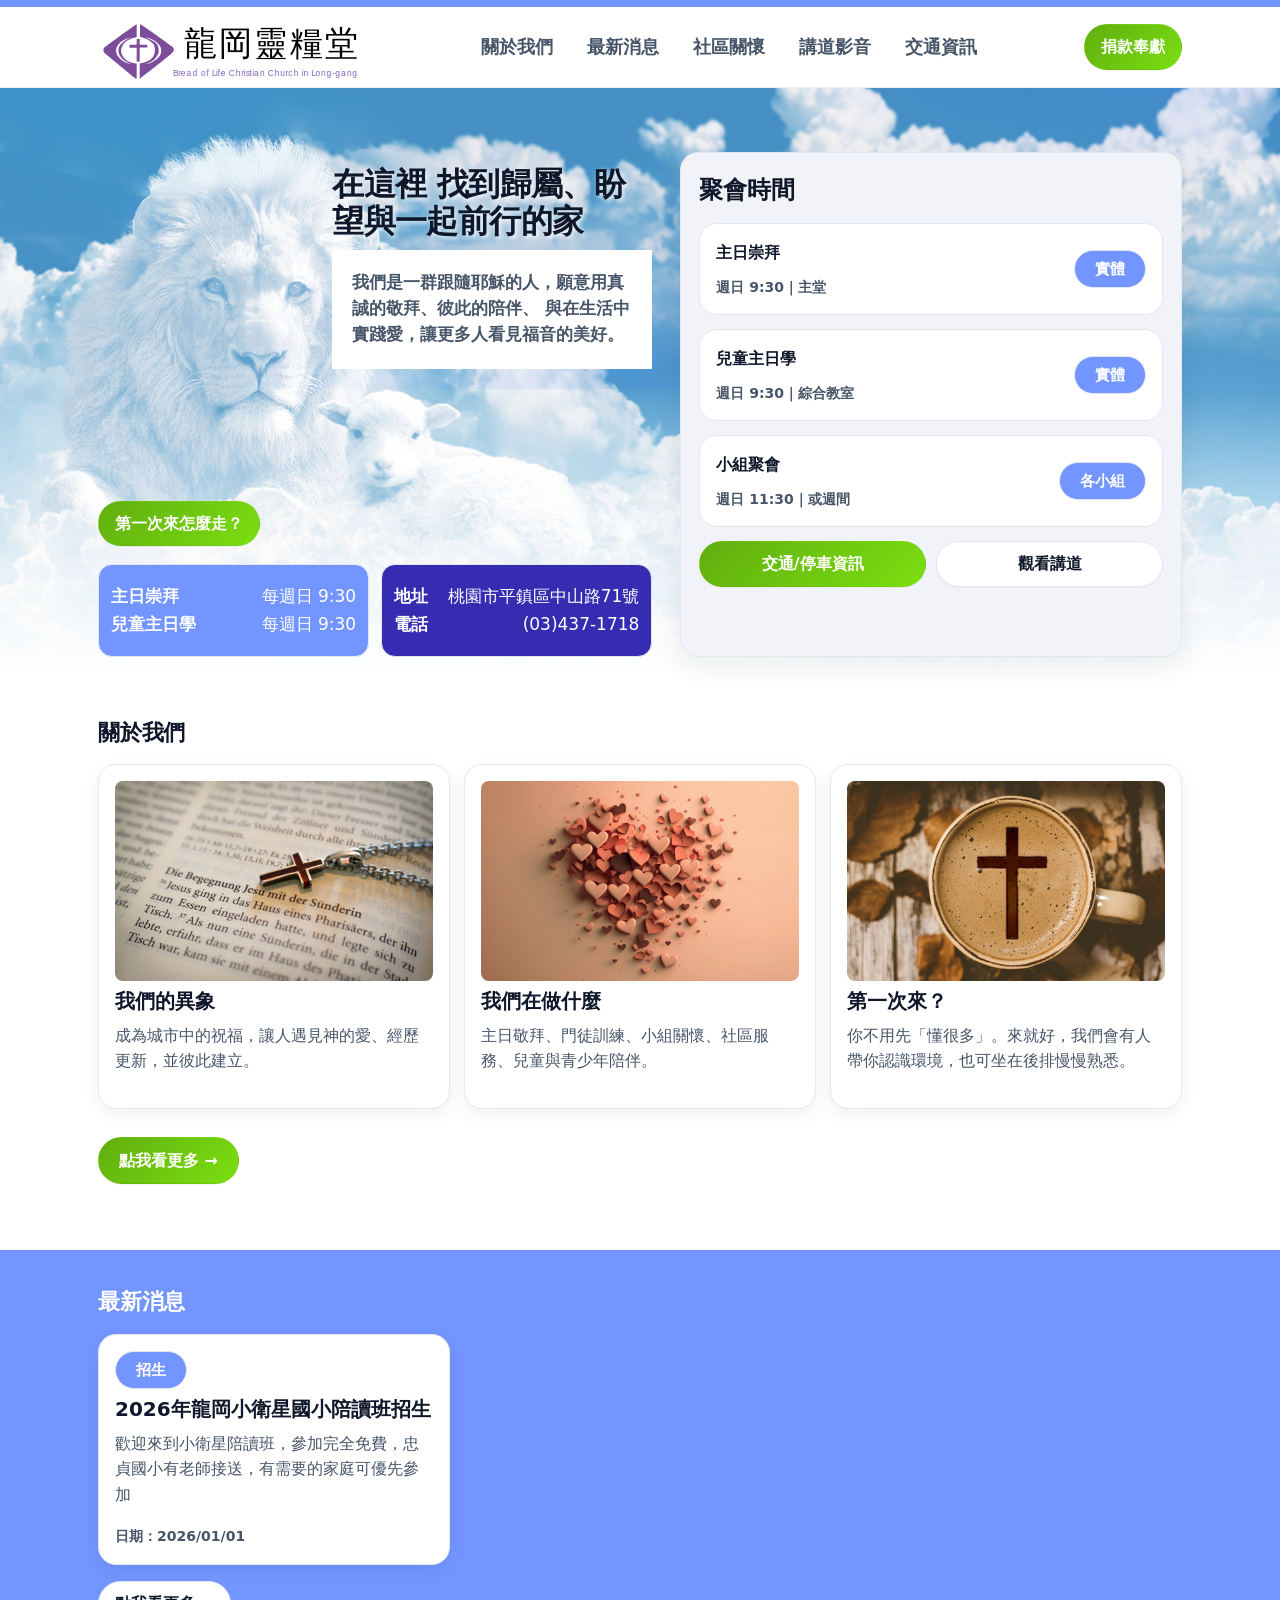
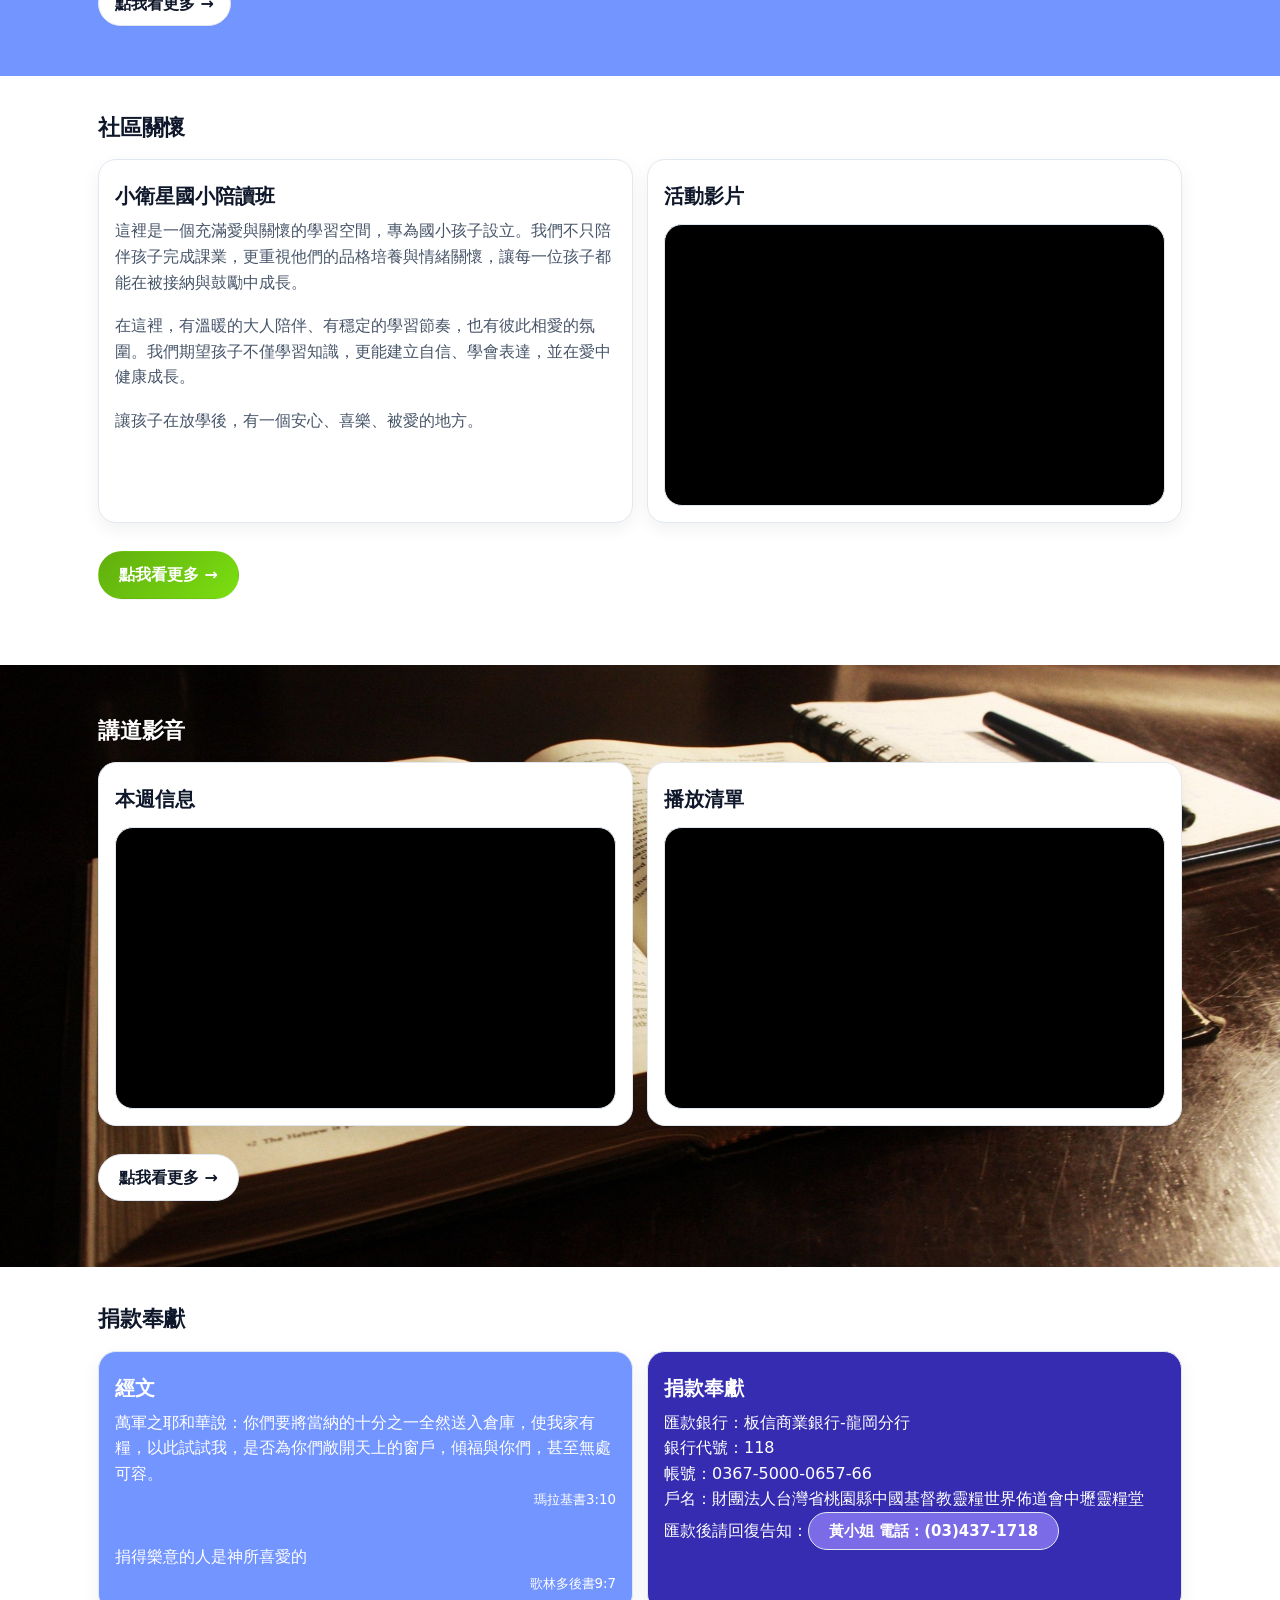
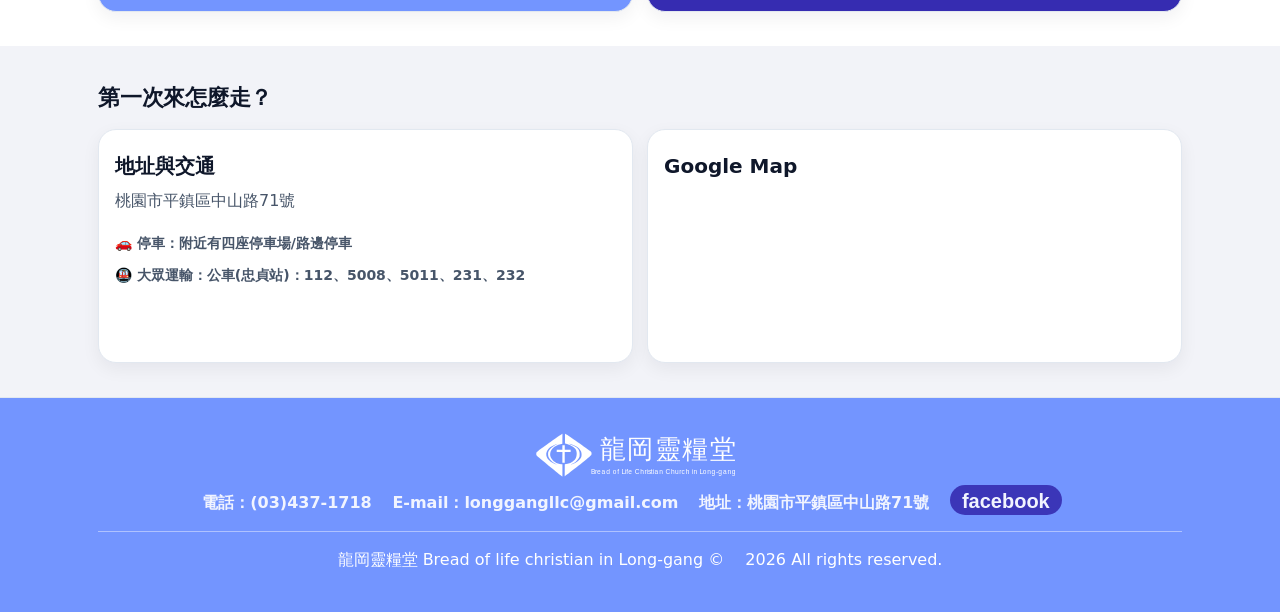
==== index.html @ 8ef9cf21 "更新" ====
<!doctype html>
<html lang="zh-Hant">
<head>
  <meta charset="utf-8" />
  <meta name="viewport" content="width=device-width, initial-scale=1" />
  <meta name="description" content="龍岡靈糧堂為中壢靈糧堂開拓之分堂，2014年4月6日開始主日崇拜，4月27日正式開堂禮拜至今。" />

  <link rel="canonical" href="https://www.longgangllc.org">
  <link rel="shortcut icon" href="images/favicon.png">
  <title>首頁：龍岡靈糧堂｜Bread of life christian in Long-gang</title>
  
  <link rel="stylesheet" href="style.css">
</head>

<body>
  <!-- Header -->
  <header class="header">
    <div class="container">
      <div class="nav" >
        <a class="brand" href="#top" aria-label="回到首頁">
          <span class="logo" aria-hidden="true"></span>
          <!--<span>龍岡靈糧堂 <span style="color:var(--muted);font-weight:750">Grace Church</span></span>-->
        </a>

        <nav class="navlinks" aria-label="主選單">
          <a href="about.html">關於我們</a>
          <a href="news.html">最新消息</a>
          <a href="community.html">社區關懷</a>
          <a href="#sermons">講道影音</a>
          <a href="#contact">交通資訊</a>
        </nav>

        <div class="nav-actions">
          <!--<a class="btn" href="#visit">第一次來？</a>-->
          <a class="btn primary" href="#donate">捐款奉獻</a>
          <button class="hamburger" id="menuBtn" aria-label="開啟選單" aria-expanded="false" aria-controls="mobileMenu">
            <svg viewBox="0 0 24 24" fill="none" stroke="currentColor" stroke-width="2" stroke-linecap="round">
              <path d="M4 6h16M4 12h16M4 18h16"/>
            </svg>
          </button>
        </div>
      </div>

      <div class="mobile" id="mobileMenu" hidden>
        <div class="mobile-inner container">
          <a href="about.html">關於我們</a>
          <a href="news.html">最新消息</a>
          <a href="community.html">社區關懷</a>
          <a href="#sermons">講道影音</a>
          <a href="#contact">交通資訊</a>
          <div class="row">
            <!--<a class="btn" style="flex:1" href="#visit">第一次來？</a>-->
            <a class="btn primary" style="flex:1" href="#donate">捐款奉獻</a>
          </div>
        </div>
      </div>

    </div>
  </header>

  <!-- Hero -->
  <main id="top" class="hero">
    <div class="container">
      <div class="hero-grid">
        <div>
          
          <h1>在這裡  找到歸屬、盼望與一起前行的家</h1>
          <p>
            <!--<span class="pill">歡迎來到龍岡靈糧堂</span>-->
            我們是一群跟隨耶穌的人，願意用真誠的敬拜、彼此的陪伴、
            與在生活中實踐愛，讓更多人看見福音的美好。
          
          </p>

          

          <div class="hero-cta">
            <a class="btn primary" href="#contact">第一次來怎麼走？</a>
            
          </div>

          <div class="mini-grid" style="margin-top:18px">
            <div class="mini bgA">
              <b style="display:inline-block;">主日崇拜</b><span style="float:right;">每週日 9:30</span><br>
              <b style="display:inline-block;">兒童主日學</b><span style="float:right;">每週日 9:30</span>
            </div>
            <div class="mini bgC">
              <b style="display:inline-block;">地址</b><span style="float:right;">桃園市平鎮區中山路71號</span><br>
              <b style="display:inline-block;">電話</b><span style="float:right;">(03)437-1718</span>
            </div>
            
           
          </div>
        </div>

        <aside class="hero-card bgE" id="gathering" aria-label="本週聚會資訊">
          <!--<div class="icon" aria-hidden="true">
            <svg viewBox="0 0 24 24" fill="none" stroke="currentColor" stroke-width="2">
              <path d="M8 7V3m8 4V3M4 11h16M6 21h12a2 2 0 0 0 2-2V7a2 2 0 0 0-2-2H6a2 2 0 0 0-2 2v12a2 2 0 0 0 2 2z"/>
            </svg>
          </div>-->
          <h2 style="margin:0 0 6px">聚會時間</h2>
          <!--<p style="margin:0;color:var(--muted);font-weight:650">把這裡改成你們教會實際時間與地點</p>-->

          <div style="display:grid;gap:10px;margin-top:14px">
            <div class="card" style="box-shadow:none">
              <div style="display:flex;justify-content:space-between;gap:10px;align-items:center">
                <div>
                  <b>主日崇拜</b>
                  <div class="meta">週日 9:30｜主堂</div>
                </div>
                <span class="tag-color bgA">實體</span>
              </div>
            </div></div>

            <div style="display:grid;gap:10px;margin-top:14px">
            <div class="card" style="box-shadow:none">
              <div style="display:flex;justify-content:space-between;gap:10px;align-items:center">
                <div>
                  <b>兒童主日學</b>
                  <div class="meta">週日 9:30｜綜合教室</div>
                </div>
                <span class="tag-color bgA">實體</span>
              </div>
            </div>
            </div>

           

            <div style="display:grid;gap:10px;margin-top:14px">
            <div class="card" style="box-shadow:none">
              <div style="display:flex;justify-content:space-between;gap:10px;align-items:center">
                <div>
                  <b>小組聚會</b>
                  <div class="meta">週日 11:30｜或週間</div>
                </div>
                <span class="tag-color bgA">各小組</span>
              </div>
            </div>
          </div>

          <div style="display:flex;gap:10px;flex-wrap:wrap;margin-top:14px">
            <a class="btn primary" href="#contact" style="flex:1;min-width:180px">交通/停車資訊</a>
            <a class="btn" href="#sermons" style="flex:1;min-width:180px">觀看講道</a>
          </div>
        </aside>
      </div>
    </div>
  </main>

  <!-- About -->
  <section id="about">
    <div class="container">
      <div class="section-title">
        <h2>關於我們</h2>
        <!--<p>簡短、溫暖、讓新朋友快速理解</p>-->
      </div>

      <div class="grid3">
        <div class="card">
          <div class="card-image" aria-hidden="true">
            
            <div class="post-thumbnail"><img src="images/bible.jpg" alt="Image" class="img-fluid"></div>
            <!--<svg viewBox="0 0 24 24" fill="none" stroke="currentColor" stroke-width="2">
              <path d="M12 21s-7-4.4-7-11a4 4 0 0 1 7-2 4 4 0 0 1 7 2c0 6.6-7 11-7 11z"/>
            </svg>-->
          </div>
          <h3>我們的異象</h3>
          <p>成為城市中的祝福，讓人遇見神的愛、經歷更新，並彼此建立。</p>
        </div>

        <div class="card">
          <div class="card-image" aria-hidden="true">
            
            <div class="post-thumbnail"><img src="images/heart2.jpg" alt="Image" class="img-fluid"></div>
            <!--<svg viewBox="0 0 24 24" fill="none" stroke="currentColor" stroke-width="2">
              <path d="M12 2l3 7 7 3-7 3-3 7-3-7-7-3 7-3 3-7z"/>
            </svg>-->
          </div>
          <h3>我們在做什麼</h3>
          <p>主日敬拜、門徒訓練、小組關懷、社區服務、兒童與青少年陪伴。</p>
        </div>

        <div class="card">
          <div class="card-image" aria-hidden="true">
            
            <div class="post-thumbnail"><img src="images/jeffjacobs.jpg" alt="Image" class="img-fluid"></div>
            <!--<svg viewBox="0 0 24 24" fill="none" stroke="currentColor" stroke-width="2">
              <path d="M16 21v-2a4 4 0 0 0-4-4H6a4 4 0 0 0-4 4v2"/>
              <circle cx="9" cy="7" r="4"/>
              <path d="M22 21v-2a4 4 0 0 0-3-3.87"/>
              <path d="M16 3.13a4 4 0 0 1 0 7.75"/>
            </svg>-->
          </div>
          <h3>第一次來？</h3>
          <p>你不用先「懂很多」。來就好，我們會有人帶你認識環境，也可坐在後排慢慢熟悉。</p>
        </div>
      </div>

<div class="hero-cta">
            <a class="btn primary" href="about.html" style="margin:1em 0 2em 0; padding:10px 20px 10px 20px; ">點我看更多 →</a>
            
          </div>

    </div>
  </section>

  

  <!-- News -->
  <section id="news" class="bgA">
    <div class="container">
      <div class="section-title">
        <h2>最新消息</h2>
        <!--<p></p>-->
      </div>

      <div class="grid3">
        <article class="card">
          <span class="tag-color bgA">招生</span>
          <h3 style="color:var(--text);">2026年龍岡小衛星國小陪讀班招生</h3>
          <p>歡迎來到小衛星陪讀班，參加完全免費，忠貞國小有老師接送，有需要的家庭可優先參加</p>
          <div class="meta">日期：2026/01/01</div>
        </article>

       <!--  <article class="card ">
          <span class="tag-color bgB">課程</span>
          <h3 style="color:var(--text);">慕道/基要真理班</h3>
          <p>從零開始認識信仰：耶穌是誰、禱告、讀經、教會生活。</p>
          <div class="meta">日期：2026/03/08 起</div>
        </article>

        <article class="card">
          <span class="tag-color bgD">公告</span>
          <h3 style="color:var(--text);">本月服事表與代禱事項</h3>
          <p>如需代禱或探訪，歡迎透過聯絡表單留下訊息。</p>
          <div class="meta">更新：2026/02/05</div>
        </article> -->
      </div>
      <p>
      <a class="btn"  style="color:var(--text);" href="news.html">點我看更多 →</a>
    </p>
    </div>
  </section>

  <!-- Visit -->
  <section id="community" >
    <div class="container">
      <div class="section-title">
        <h2>社區關懷</h2>
        <!--<p>交通、停車、進場流程一目了然</p>-->
      </div>

      <div class="grid2">
        <div class="card">
          <h3>小衛星國小陪讀班</h3>
          <p>
這裡是一個充滿愛與關懷的學習空間，專為國小孩子設立。我們不只陪伴孩子完成課業，更重視他們的品格培養與情緒關懷，讓每一位孩子都能在被接納與鼓勵中成長。</p>
<p>
            在這裡，有溫暖的大人陪伴、有穩定的學習節奏，也有彼此相愛的氛圍。我們期望孩子不僅學習知識，更能建立自信、學會表達，並在愛中健康成長。
            </p>
            <p>
            讓孩子在放學後，有一個安心、喜樂、被愛的地方。
          </p>
         
          
        </div>

        <div class="card">
          <h3>活動影片</h3>
          <div class="embed" style="margin-top:12px">
          <iframe width="100%" height="100%" src="https://www.youtube.com/embed/FCv09mX5qt8?si=mTM6xaMwM8UALy5g" title="YouTube video player" frameborder="0" allow="accelerometer; autoplay; clipboard-write; encrypted-media; gyroscope; picture-in-picture; web-share" referrerpolicy="strict-origin-when-cross-origin" allowfullscreen></iframe>
          </div>
        </div>
      </div>


      <div class="hero-cta">
            <a class="btn primary" href="community.html" style="margin:1em 0 2em 0; padding:10px 20px 10px 20px; ">點我看更多 →</a>
            
          </div>
    </div>
  </section>

  

  <!-- Sermons -->
  <section id="sermons">
    <div class="container">
      <div class="section-title">
        <h2>講道影音</h2>
        <!--<p>最快做法：直接嵌入 YouTube 影片或播放清單</p>-->
      </div>

      <div class="grid2">
        <div class="card">
          <h3>本週信息</h3>
          <!--<p>把下面的 YouTube 連結換成你們的影片即可。</p>-->
          <div class="embed" style="margin-top:12px">
            <!-- Replace the src with your YouTube embed URL -->
            <iframe width="100%" height="100%" src="https://www.youtube.com/embed/fnwF_8X0m2I?si=cCAuQwin_p24AUEP" title="YouTube video player" frameborder="0" allow="accelerometer; autoplay; clipboard-write; encrypted-media; gyroscope; picture-in-picture; web-share" referrerpolicy="strict-origin-when-cross-origin" allowfullscreen></iframe>
          </div>
        </div>

        <div class="card">
          <h3>播放清單</h3>
          <!--<p>用播放清單最省事：每週上傳新片會自動出現在這裡。</p>-->
          <div class="embed" style="margin-top:12px">
            <!-- Example: YouTube playlist embed -->
            <iframe width="100%" height="100%" src="https://www.youtube.com/embed/GsrQJxFPqIM?si=hGxvgpl3faNfa44O" title="YouTube video player" frameborder="0" allow="accelerometer; autoplay; clipboard-write; encrypted-media; gyroscope; picture-in-picture; web-share" referrerpolicy="strict-origin-when-cross-origin" allowfullscreen></iframe>
          </div>
        </div>
      </div>
      <div class="hero-cta">
            <a class="btn" href="community.html" style="margin:1em 0 2em 0; padding:10px 20px 10px 20px; ">點我看更多 →</a>
            
          </div>
    </div>
  </section>

  <!-- Donate -->
  <section id="donate">
    <div class="container">
      <div class="section-title">
        <h2>捐款奉獻</h2>
        <!--<p></p>-->
      </div>

      <div class="grid2">
        <div class="card-color bgA">
          <h3>經文</h3>
          <p>萬軍之耶和華說：你們要將當納的十分之一全然送入倉庫，使我家有糧，以此試試我，是否為你們敞開天上的窗戶，傾福與你們，甚至無處可容。</p>
          <p style="text-align: right; margin-bottom:1em; padding-bottom:1em;"><small>瑪拉基書3:10</small></p>
          <p>捐得樂意的人是神所喜愛的</p>
          <p style="text-align: right;"><small>歌林多後書9:7</small></p>
          <!--<div class="meta">聚會地址：桃園市平鎮區中山路71號</div>

          <div style="margin-top:2em;display:flex;gap:10px;flex-wrap:wrap">
            
            
          </div>-->
        </div>

        <div class="card-color bgC">


          <h3>捐款奉獻</h3>
          <p>匯款銀行：板信商業銀行-龍岡分行</p>
          <p>銀行代號：118</p>
          <p>帳號：0367-5000-0657-66</p>
          <p>戶名：財團法人台灣省桃園縣中國基督教靈糧世界佈道會中壢靈糧堂</p>
          <p>匯款後請回復告知：<span class="tag-color bgB" style="margin-right:1em;">黃小姐 電話：(03)437-1718</span></p>





          <!--<h3>傳訊息給我們</h3>
          <form class="form" onsubmit="return handleSubmit(event)">
            <div>
              <label for="name">姓名</label>
              <input id="name" name="name" autocomplete="name" placeholder="王小明" required />
            </div>
            <div>
              <label for="phone">電話/LINE（選填）</label>
              <input id="phone" name="phone" placeholder="09xx-xxx-xxx 或 LINE ID" />
            </div>
            <div>
              <label for="msg">訊息</label>
              <textarea id="msg" name="msg" placeholder="我想了解你們的聚會 / 需要代禱 / 想加入小組…" required></textarea>
            </div>
            <button class="btn primary" type="submit">送出</button>
            <small style="color:var(--muted);font-weight:650">
              ※ 這個範例先用「彈窗」表示送出成功；正式上線可接 Email 或表單服務。
            </small>
          </form>-->
        </div>
      </div>
    </div>
  </section>


  <!-- Contact -->
  <section id="contact" class="bgE">
    <div class="container">
      <div class="section-title">
        <h2>第一次來怎麼走？</h2>
        <!--<p>交通、停車、進場流程一目了然</p>-->
      </div>

      <div class="grid2">
        <div class="card">
          <h3>地址與交通</h3>
          <p>桃園市平鎮區中山路71號</p>
          <div class="meta">🚗 停車：附近有四座停車場/路邊停車</div>
          <div class="meta">🚇 大眾運輸：公車(忠貞站)：112、5008、5011、231、232</div>
          <div style="margin-top:12px;display:flex;gap:10px;flex-wrap:wrap">
            <!--<a class="btn" target="_blank" href="https://maps.app.goo.gl/U9K41hY6Xrzie1nt8">開啟 Google 地圖</a>-->
            <p> </p>
          </div>
        </div>

        <div class="card">
          <h3>Google Map</h3>
          <div id="map">
        
                        <iframe src="https://www.google.com/maps/embed?pb=!1m18!1m12!1m3!1d3618.1187827850476!2d121.2546714!3d24.9280231!2m3!1f0!2f0!3f0!3m2!1i1024!2i768!4f13.1!3m3!1m2!1s0x346822875db21e97%3A0x9daeb898ff7d0c8c!2z5Z-6552j5pWZ6b6N5bKh6Z2I57On5aCC!5e0!3m2!1szh-TW!2stw!4v1774579531609!5m2!1szh-TW!2stw" width="100%" height="550" style="border:0;" allowfullscreen="" loading="lazy" referrerpolicy="no-referrer-when-downgrade"></iframe>
                    </div>
        </div>
      </div>
    </div>
  </section>

  <footer>
    <div class="container">
      <div class="foot">
        <div>
          <a href="index.html"><img class="footer-logo img-fluid" src="images/white_logo.svg" alt="龍岡靈糧堂LOGO"/></a>
          
        </div>

        <div>
<small>
            <ul>
              <li>電話：(03)437-1718</li>
              <li>E-mail：longgangllc@gmail.com</li>
              <li>地址：桃園市平鎮區中山路71號</li>
              <li><a class="facebook bgC" href="https://www.facebook.com/longgangllc" target="_blank">facebook</a>
              </li>
            </ul>
          </small>
          
</div>

        <!--<div>
          <span>
          
          </span>
          <small>
            <ul>
            <li><a href="#about">關於我們</a> ·</li>
            
            <li><a href="#news">最新消息</a> ·</li>
            <li><a href="#community">社區關懷</a> ·</li></li>
            <li><a href="#sermons">講道影音</a> ·</li>
            <li><a href="#donate">捐款奉獻</a> ·</li>
            
            </ul>
          </small>
          
          
          
        </div>-->



        <p>龍岡靈糧堂 Bread of life christian in Long-gang © <span id="year"></span> All rights reserved.</p>
      </div>
    </div>
  </footer>


  <!-- jQuery -->
    <script src="jquery-2.1.0.min.js"></script>

  <script>
    // Mobile menu toggle
    const btn = document.getElementById('menuBtn');
    const menu = document.getElementById('mobileMenu');
    btn.addEventListener('click', () => {
      const expanded = btn.getAttribute('aria-expanded') === 'true';
      btn.setAttribute('aria-expanded', String(!expanded));
      if (menu.hasAttribute('hidden')) menu.removeAttribute('hidden');
      else menu.setAttribute('hidden', '');
    });

    // Close menu on link click (mobile)
    menu.querySelectorAll('a').forEach(a => {
      a.addEventListener('click', () => {
        btn.setAttribute('aria-expanded', 'false');
        menu.setAttribute('hidden','');
      });
    });

    // Fake submit handler
    function handleSubmit(e){
      e.preventDefault();
      const name = document.getElementById('name').value.trim() || '朋友';
      alert(`已收到！謝謝你，${name}。我們會盡快回覆你 🙌`);
      e.target.reset();
      return false;
    }

    // Footer year
    document.getElementById('year').textContent = new Date().getFullYear();
  </script>
</body>
</html>
---- style.css ----
:root{
      --tempA:#7395FF;
      --tempB:#7B6BE7;
      --tempC:#362CB1;
      --tempD:#ED5F6F;
      --tempE:#F2F3F8;
      --bg:#ffffff;
      --text:#0f172a;      /* slate-900 */
      --muted:#475569;     /* slate-600 */
      --mainColor:#7d4c9b;
      --border:#e2e8f0;    /* slate-200 */
      --card:#ffffff;
      --soft:#f8fafc;      /* slate-50 */
      --brand:#61AE0E;     /* blue-600 #2563eb*/
      --brand2:#7BDF11;    /* sky-500 #0ea5e9*/
      --ring: rgba(37,99,235,.25);
      --shadow: 0 10px 30px rgba(15,23,42,.08);
      --radius: 18px;
      --max: 1120px;
    }

    *{box-sizing:border-box}
    html,body{height:100%}
    body{
      margin:0;
      font-family: ui-sans-serif, system-ui, -apple-system, Segoe UI, Roboto, "Noto Sans TC", Arial, "Apple Color Emoji", "Segoe UI Emoji";
      color:var(--text);
      background:var(--bg);
      line-height:1.6;
    }
    a{color:inherit;text-decoration:none}
    img{max-width:100%;display:block}
    .container{max-width:var(--max);margin:0 auto;padding:0 18px}
    .btn{
      display:inline-flex;align-items:center;justify-content:center;
      gap:10px;
      padding:9px 16px;
      border-radius:999px;
      border:1px solid var(--border);
      background:#fff;
      font-weight:650;
      box-shadow: 0 1px 0 rgba(15,23,42,.03);
      transition: .18s ease;
      cursor:pointer;
      user-select:none;
      font-size:16px;
    }
    .btn:hover{transform:translateY(-1px);box-shadow:0 14px 30px rgba(15,23,42,.10)}
    .btn.primary{
      border-color:transparent;
      background: linear-gradient(135deg, var(--brand), var(--brand2));
      color:#fff;
    }
    .pill{
      display:inline-flex;align-items:center;gap:8px;
      padding:6px 10px;border-radius:999px;
      background:rgba(37,99,235,.08);
      color:var(--brand);
      font-weight:650;
      border: 1px solid rgba(37,99,235,.18);
    }
    .bgA{background-color: var(--tempA); color:var(--bg);}
    .bgB{background-color: var(--tempB); color:var(--bg);}
    .bgC{background-color: var(--tempC); color:var(--bg);}
    .bgD{background-color: var(--tempD); color:var(--bg);}
    .bgE{background-color: var(--tempE); }


    /* sermons */
    #sermons{
      padding-top:3em;
      background: url("images/bg_book.jpg") no-repeat left top;
      background-size: cover;
    }
    #sermons h2{color: var(--bg);}

    /* Header */
    .header{
      position:sticky;top:0;z-index:50;
      background: rgba(255,255,255,.85);
      backdrop-filter:saturate(180%) blur(10px);
      border-bottom:1px solid rgba(226,232,240,.7);
      border-top:7px solid var(--tempA);
    }
    .nav{
      display:flex;align-items:center;justify-content:space-between;
      height:80px;font-size: 18px;
    }
    .brand{
      display:flex;align-items:center;gap:10px;
      font-weight:800;letter-spacing:.2px;
      padding-top:20px;
    }
    .logo{
      height:80px;width:275px;border-radius:10px;

      /*background: linear-gradient(135deg, var(--brand), var(--brand2));
      box-shadow: 0 10px 25px rgba(37,99,235,.25);*/
      background: url("images/web_logo.svg") no-repeat ;
    }
    .navlinks{
      display:flex;gap:18px;align-items:center;
      font-weight:650;color:var(--muted);
    }
    .navlinks a{padding:10px 8px;border-radius:10px}
    .navlinks a:hover{background:var(--soft);color:var(--text)}
    .navlinks a.active{border-bottom:4px solid var(--tempA); color:var(--text); border-radius: 0px;}

    .nav-actions{display:flex;gap:10px;align-items:center}
    .hamburger{
      display:none;
      width:44px;height:44px;border-radius:12px;
      border:1px solid var(--border);
      background:#fff;
      align-items:center;justify-content:center;
      cursor:pointer;
    }
    .hamburger:focus{outline:3px solid var(--ring);outline-offset:2px}
    .hamburger svg{width:22px;height:22px}

    /* Mobile menu */
    [hidden] {
     display: none !important;
    }
    .mobile{
      /*display:none;*/
      border-top:1px solid rgba(226,232,240,.7);
      background:#fff;
    }
    .mobile-inner{padding:12px 0}
    .mobile a{
      display:block;
      padding:12px 12px;
      border-radius:12px;
      color:var(--muted);
      font-weight:700;
    }
    .mobile a:hover{background:var(--soft);color:var(--text)}
    .mobile .row{display:flex;gap:10px;padding:12px}

    

    /* Hero */
    .hero{
      position:relative;
      overflow:hidden;
      padding: 64px 0 24px;
      background: url('images/jesus-lionA.jpg') no-repeat;
      background-size: cover;

    }
    .hero::before{
      content:"";
      position:absolute;inset:-20% -20% auto -20%;
      height:420px;
      background:
        radial-gradient(600px 220px at 20% 30%, rgba(14,165,233,.18), transparent 60%),
        radial-gradient(700px 260px at 80% 15%, rgba(37,99,235,.20), transparent 60%),
        radial-gradient(700px 260px at 50% 95%, rgba(37,99,235,.10), transparent 60%);
      pointer-events:none;
    }
    .hero-grid{
      display:grid;
      grid-template-columns: 1.05fr .95fr;
      gap: 28px;
      align-items:stretch;
      position:relative;

    }
    .hero h1{
      width:320px;
      
      font-size: clamp(30px, 4vw, 32px);
      line-height:1.15;
      margin:14px 0 10px auto;
      letter-spacing:-.02em;
      text-shadow: 2px 2px  5px #fff;
    }
    .hero p{

      width:320px;
      padding:20px;
      background-color: var(--card);
      color:var(--muted);
      font-weight:bold;
      font-size: 16.5px;
      margin: 0  0 8em auto ;
      text-shadow: 2px 2px  5px #fff;
      

    }
    .hero-cta{display:flex;gap:10px;flex-wrap:wrap;margin-top:12px}
    .hero-card{
      /*background: var(--card);*/
      border:1px solid var(--border);
      border-radius: var(--radius);
      box-shadow: var(--shadow);
      padding: 18px;
    }


    .hero2{
      position:relative;
      overflow:hidden;
      padding: 64px 0 24px;
      background: url('images/pray.jpg') no-repeat left center;
      background-size: cover;

    }
    .hero-grid2{
      display:grid;
      grid-template-columns: 1.05fr .1fr;
      gap: 28px;
      width: 60%;
      background: rgba(255,255,255,.5);
      align-items:stretch;
      position:relative;
      

    }

    .hero-grid2 div{
      padding-left:2em;
    }



    .mini-grid{
      display:grid;
      grid-template-columns: 1fr 1fr;
      gap: 12px;
      margin-top: 12px;
    }
    .mini{
      border:1px solid var(--border);
      border-radius: 14px;
      padding: 18px 12px;
      font-size: 17px;
      /*background: #fff;*/
    }
    .mini b{display:block}
    .mini span{color:var(--bg);font-weight:normal;}
    .card-image div img {
      border-radius:8px;
      transition: all .4s  ease;
    }
    .card-image div:hover img {
      opacity: 0.8;
      
    }
    .icon{
      width:34px;height:34px;border-radius:12px;
      background: rgba(37,99,235,.08);
      border:1px solid rgba(37,99,235,.18);
      display:flex;align-items:center;justify-content:center;
      color:var(--brand);
      margin-bottom:8px;
    }
    .icon svg{width:18px;height:18px}

    /* Sections */
    section{padding: 34px 0}
    .section-title{
      display:flex;align-items:flex-end;justify-content:space-between;gap:12px;
      margin-bottom: 14px;
    }
    .section-title h2{
      margin:0;
      font-size: 22px;
      letter-spacing:-.01em;
    }
    .section-title p{margin:0;color:var(--muted);font-weight:600}

    table a:hover {color:var(--tempB);}
    .grid3{
      display:grid;
      grid-template-columns: repeat(3, 1fr);
      gap: 14px;
    }
    .grid2{
      display:grid;
      grid-template-columns: 1fr 1fr;
      gap: 14px;
    }
    .grid1{
      display:grid;
      grid-template-columns: 1fr 1fr;
      gap: 80px;
    }
    
    .card{
      background: var(--card);
      border: 1px solid var(--border);
      border-radius: var(--radius);
      padding: 16px;
      box-shadow: 0 6px 18px rgba(15,23,42,.06);
    }
    .card h3{margin:4px 0 6px;font-size:20px}
    .card p{margin:0 0 18px 0;color:var(--muted)}
    .meta{margin-top:10px;color:var(--muted);font-weight:650;font-size:14px}
    .card-color{
      /*background: var(--card);*/
      border: 1px solid var(--border);
      border-radius: var(--radius);
      padding: 16px;
      box-shadow: 0 6px 18px rgba(15,23,42,.06);
    }
    .card-color h3{margin:4px 0 6px;font-size:20px}
    .card-color p{margin:0;color:var(--bg)}
    .meta-color{margin-top:10px;color:var(--bg);font-weight:650;font-size:16px}
    .card-color a{color:var(--brand2);}
    .tag-color {
      display:inline-flex;align-items:center;
      padding:6px 20px;border-radius:999px;
      /*background: var(--soft);*/
      border:1px solid var(--border);
      color:var(--bg);
      font-weight:bold;
      font-size:15px;
    }
    .tag{
      display:inline-flex;align-items:center;
      padding:6px 10px;border-radius:999px;
      background: var(--soft);
      border:1px solid var(--border);
      color:var(--muted);
      font-weight:700;
      font-size:12px;
    }

    /* Media */
    .embed{
      border-radius: var(--radius);
      overflow:hidden;
      border:1px solid var(--border);
      background:#000;
      aspect-ratio: 16 / 9;
    }
    iframe{width:100%;height:100%;border:0}

    /* Footer */
    footer{
      padding: 30px 0 40px;
      border-top: 1px solid var(--border);
      background: var(--tempA);
      /*margin-top: 22px;*/
    }
    .foot{
      /*display:flex;gap:18px;justify-content:space-between;flex-wrap:wrap;*/
      color:var(--muted);
      font-weight:650;
    }
    .foot div { margin:0; padding: 0;}
    .foot small{opacity:.9}
    
    .foot > a{color:var(--text);}
    .foot > a:hover{text-decoration:underline}
    .footer-logo {width: 20%; margin:0 auto; padding: 0;}
    .foot p {
      color: var(--bg);
      border-top:1px solid #AFC2FF;
      font-weight: normal; 
      font-size:16px; 
      text-align: center;
      margin:0;
      padding-top:15px;
      width: 100%;}
    .foot span {margin-left:1em;}
    .foot span a {color:var(--bg); border-color:var(--tempB);transition: all .3s ease;}
    .foot span a:hover {color:var(--bg); background-color:var(--tempD);}
    .foot ul { text-align: center; margin:0 0 1em; padding: 0;}
    .foot ul li {font-size:16px;color: var(--bg); list-style: none; padding-right:1em; margin:auto;display: inline-block;}
    .foot .facebook {font-family: "Arial"; font-weight: bold; font-size: 20px; padding:5px 12px 3px 12px ; border-radius: 50px; background: var(--tempC);transition: all .3s ease;}
    .foot a.facebook:hover {background: var(--bg);color: var(--tempC);}


    /* Forms */
    .form{
      display:grid;
      gap: 10px;
    }
    label{font-weight:750}
    input, textarea{
      width:100%;
      padding: 12px 12px;
      border-radius: 14px;
      border:1px solid var(--border);
      font: inherit;
      outline:none;
      background:#fff;
    }
    input:focus, textarea:focus{outline:3px solid var(--ring);border-color:rgba(37,99,235,.35)}
    textarea{min-height:120px;resize:vertical}

    /* Responsive */
    @media (max-width: 900px){
      .foot div{width:100%; text-align: center;}
      .foot small {margin:auto;}
      .footer-logo{margin:auto;width: 40%; }
      .hero-grid{grid-template-columns:1fr}
      .grid3{grid-template-columns:1fr}
      .grid2{grid-template-columns:1fr}
      .navlinks{display:none}
      .hamburger{display:flex}
      .mini-grid{grid-template-columns:1fr 1fr}
      .nav-actions a {display: none;}
    }
    @media (max-width: 520px){
      .footer-logo{margin:auto;width: 60%; }
      .mini-grid{grid-template-columns:1fr}
      .hero{padding-top:46px}
    }
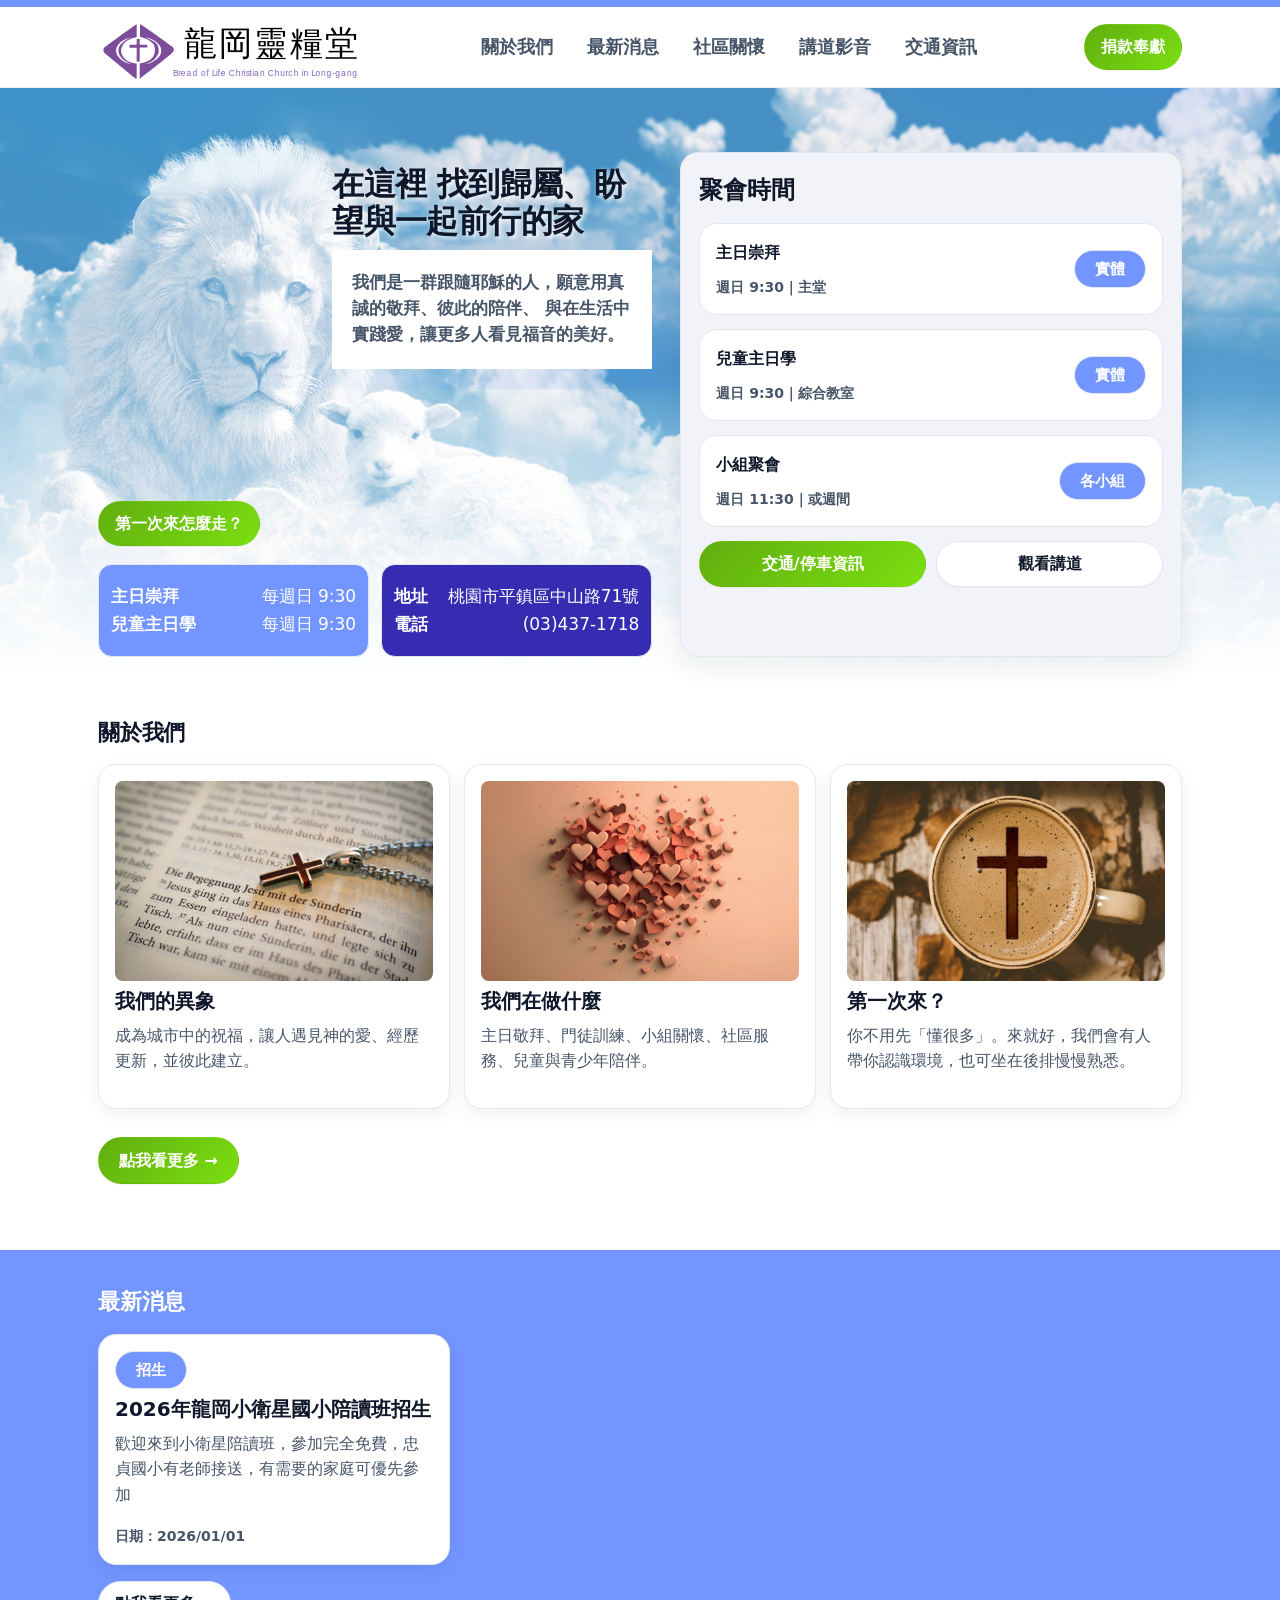
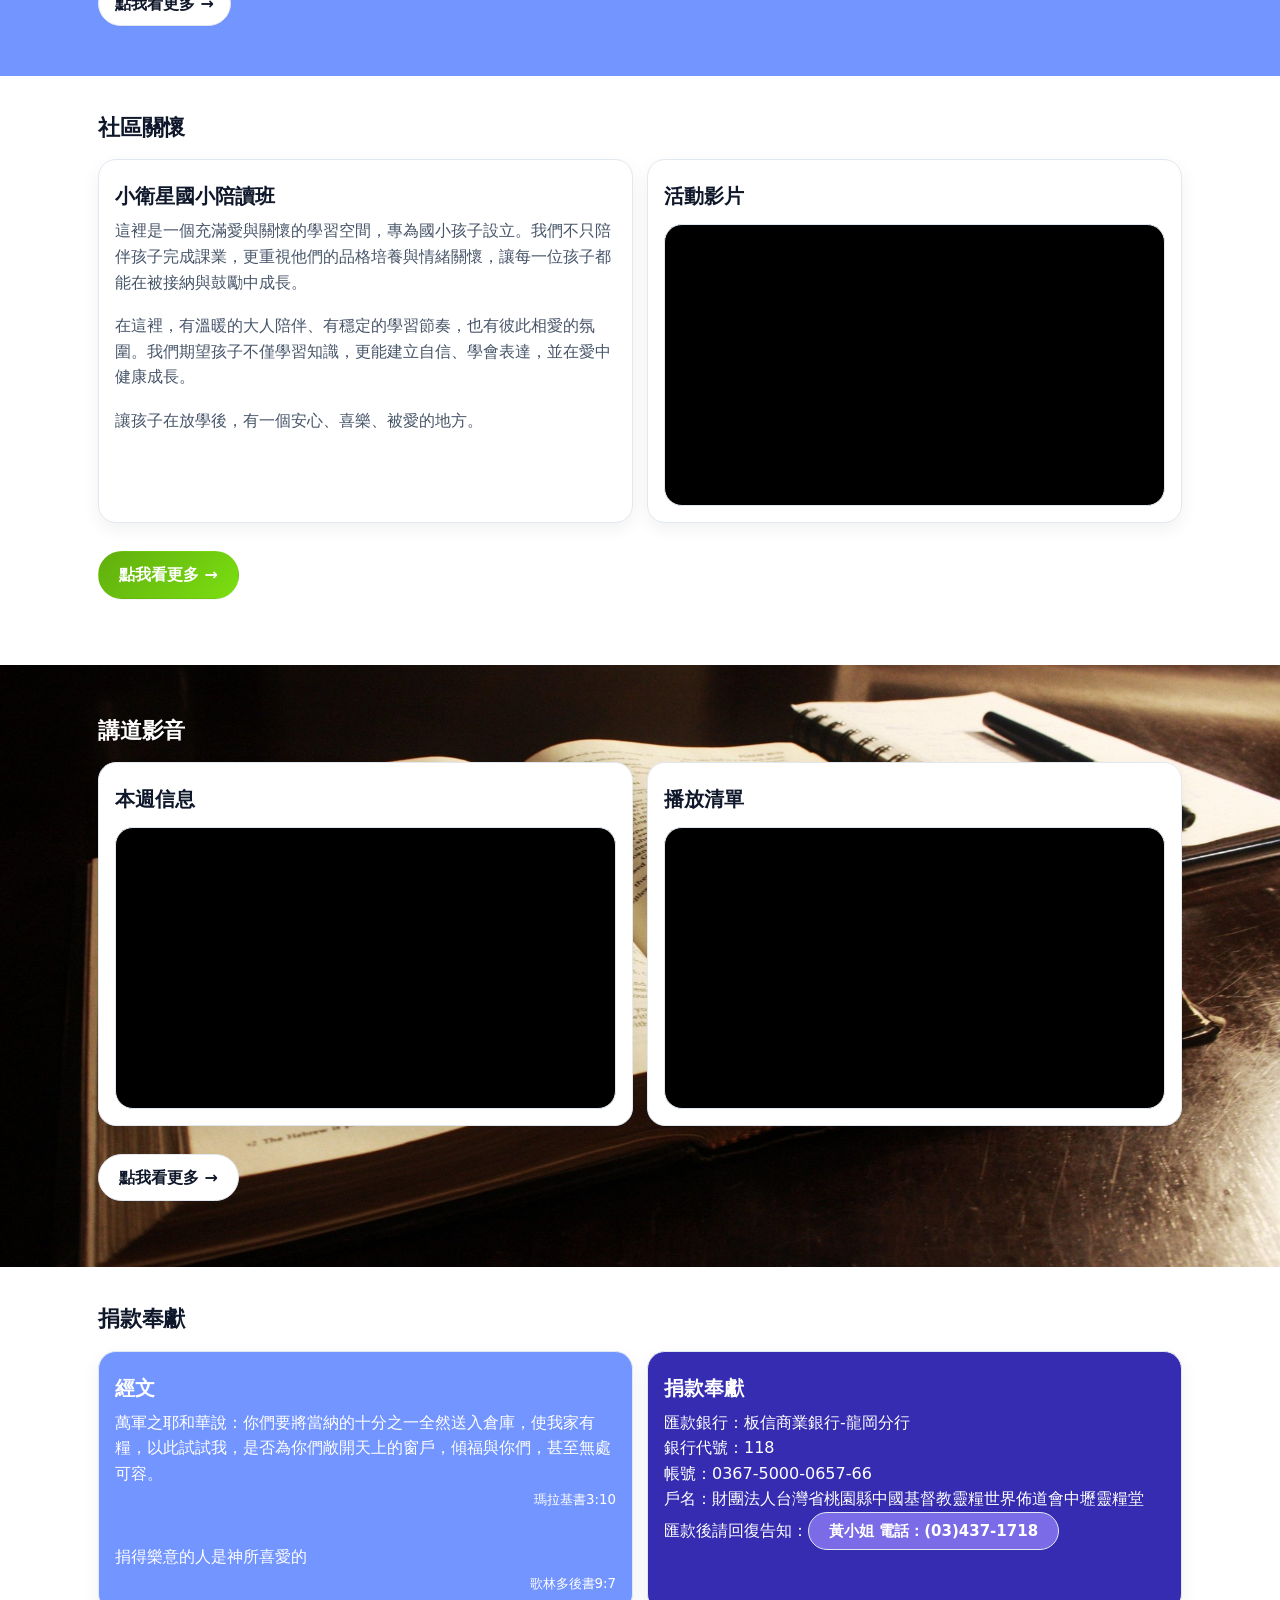
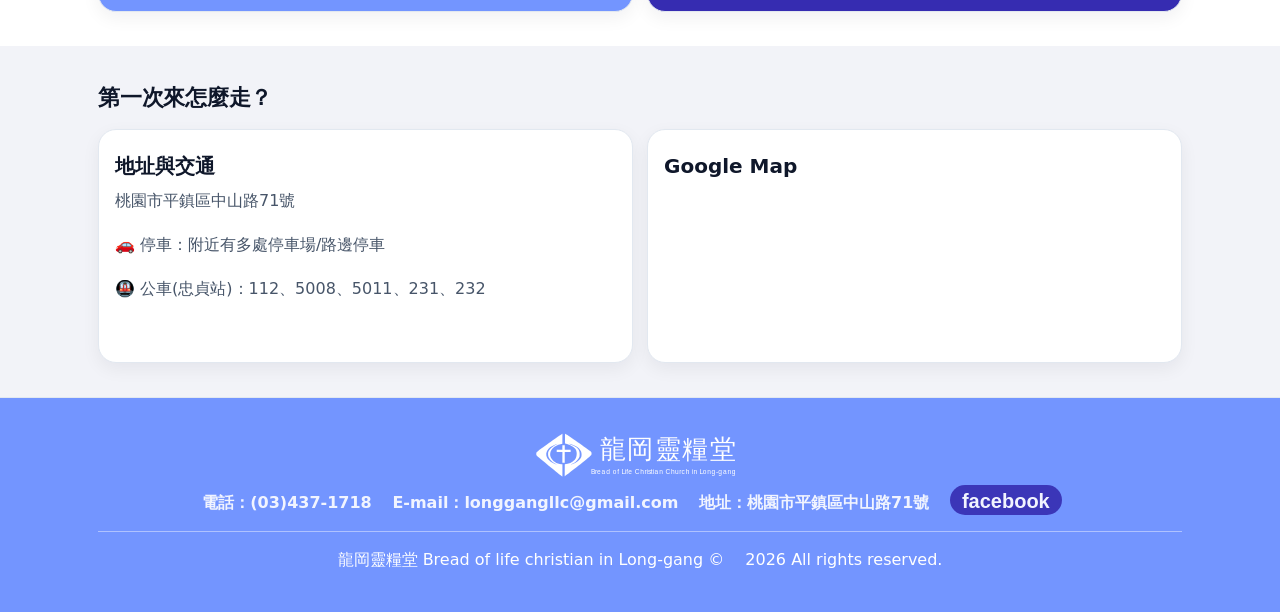
==== commit 093a95ee: "Add files via upload" ====
--- a/index.html
+++ b/index.html
@@ -392,8 +392,8 @@
         <div class="card">
           <h3>地址與交通</h3>
           <p>桃園市平鎮區中山路71號</p>
-          <div class="meta">🚗 停車：附近有四座停車場/路邊停車</div>
-          <div class="meta">🚇 大眾運輸：公車(忠貞站)：112、5008、5011、231、232</div>
+          <p>🚗 停車：附近有多處停車場/路邊停車</p>
+          <p>🚇 公車(忠貞站)：112、5008、5011、231、232</p>
           <div style="margin-top:12px;display:flex;gap:10px;flex-wrap:wrap">
             <!--<a class="btn" target="_blank" href="https://maps.app.goo.gl/U9K41hY6Xrzie1nt8">開啟 Google 地圖</a>-->
             <p> </p>
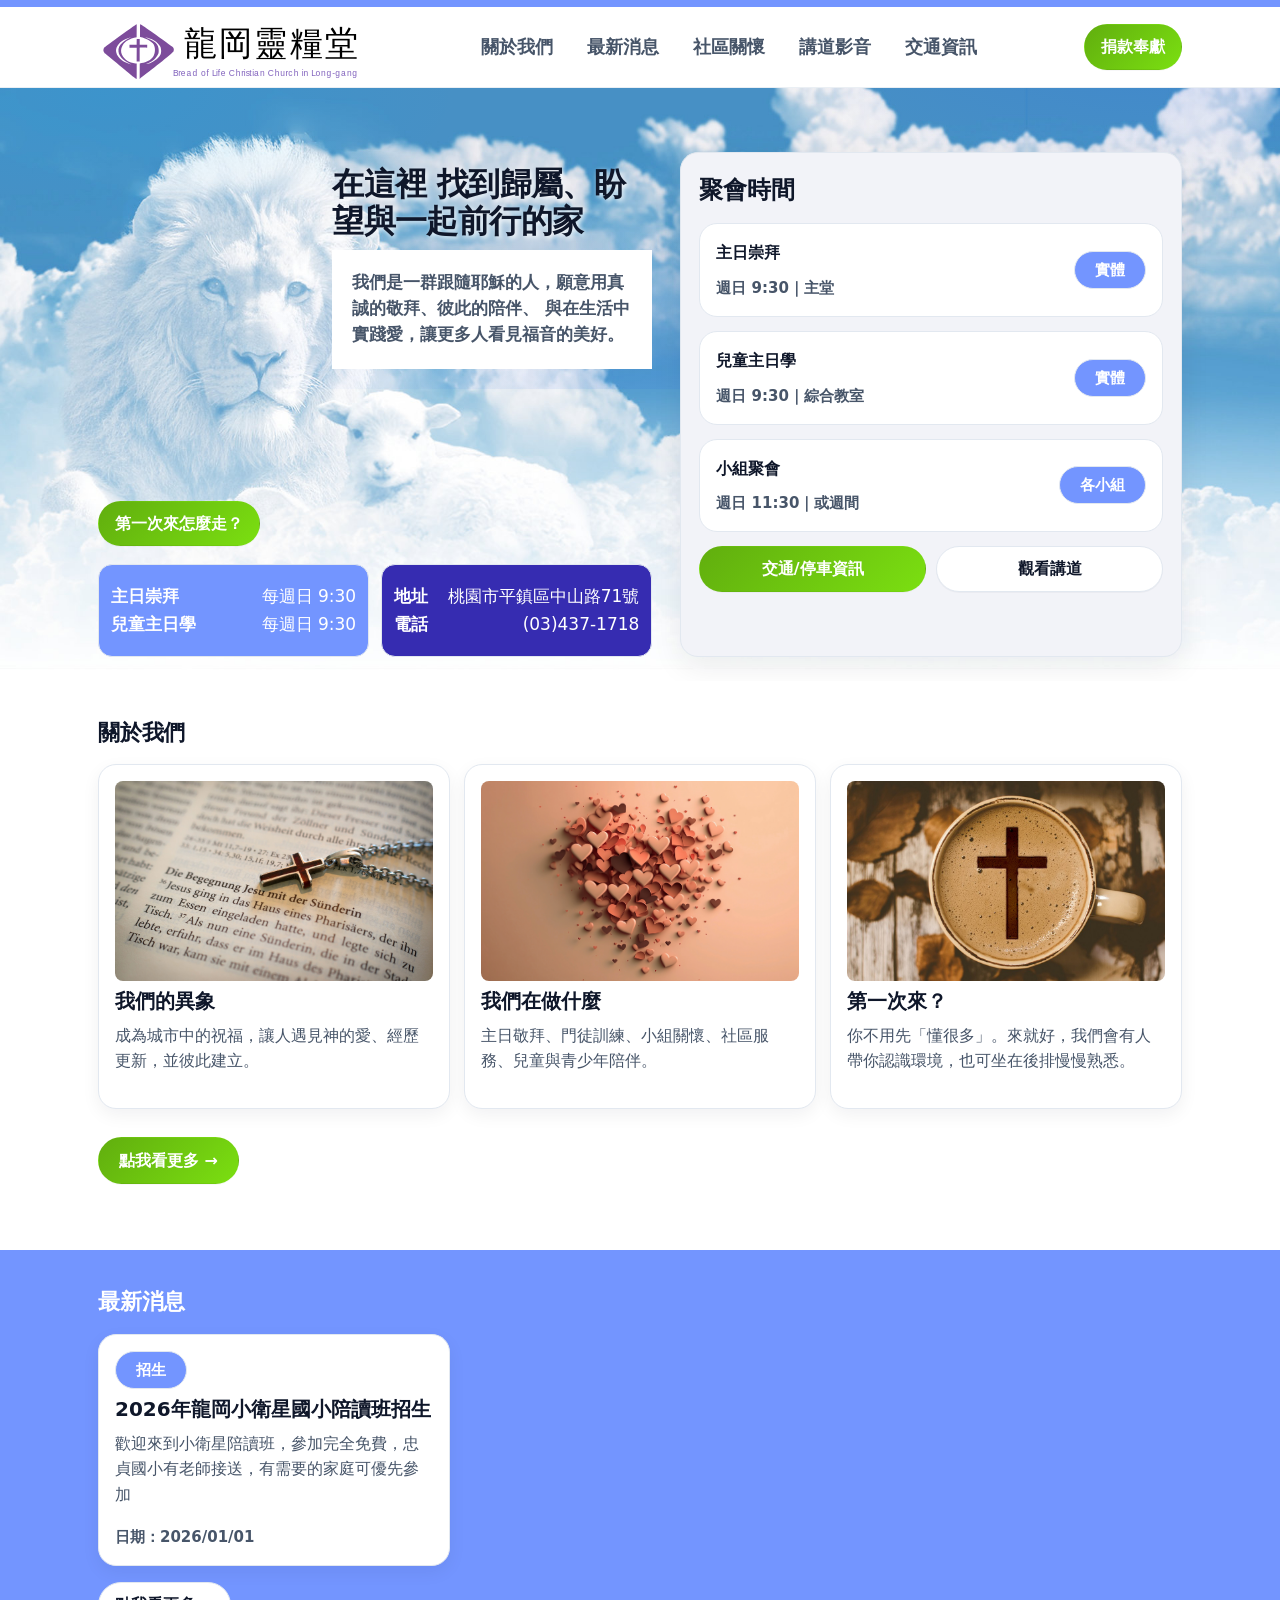
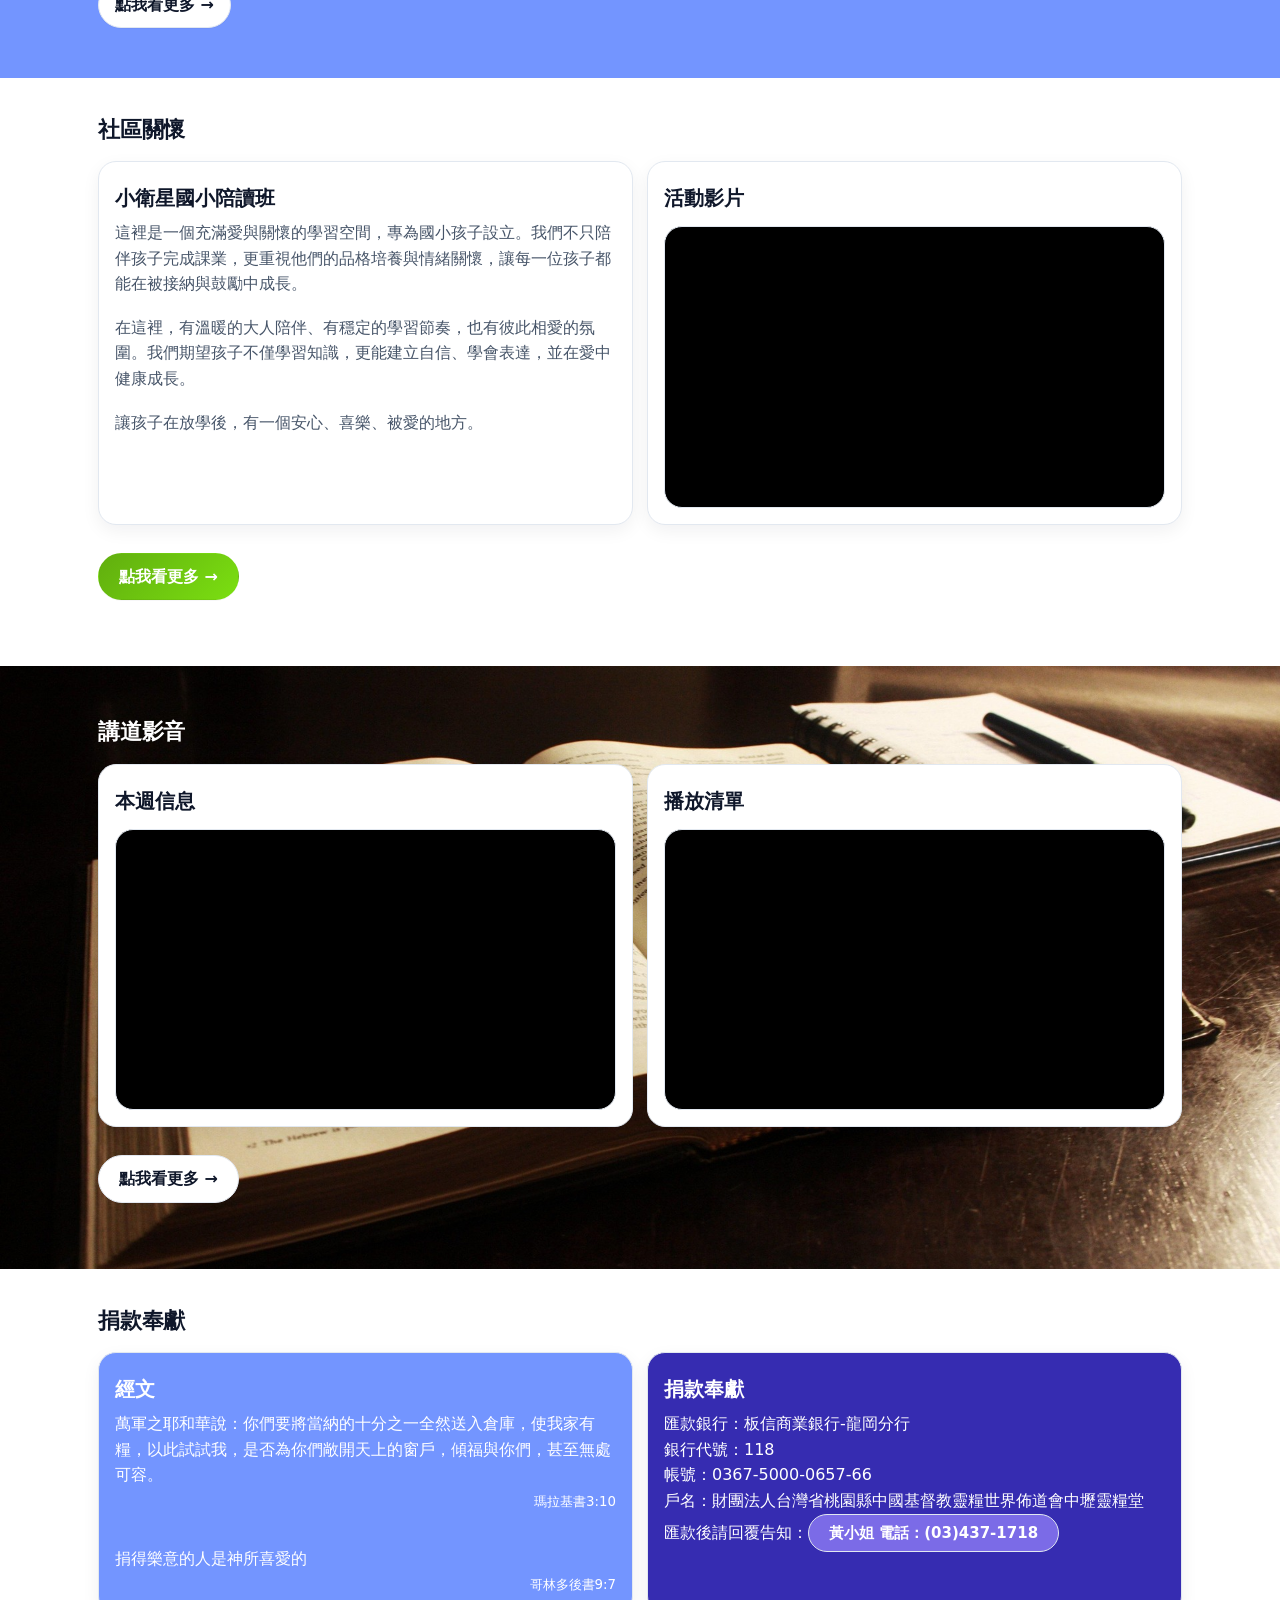
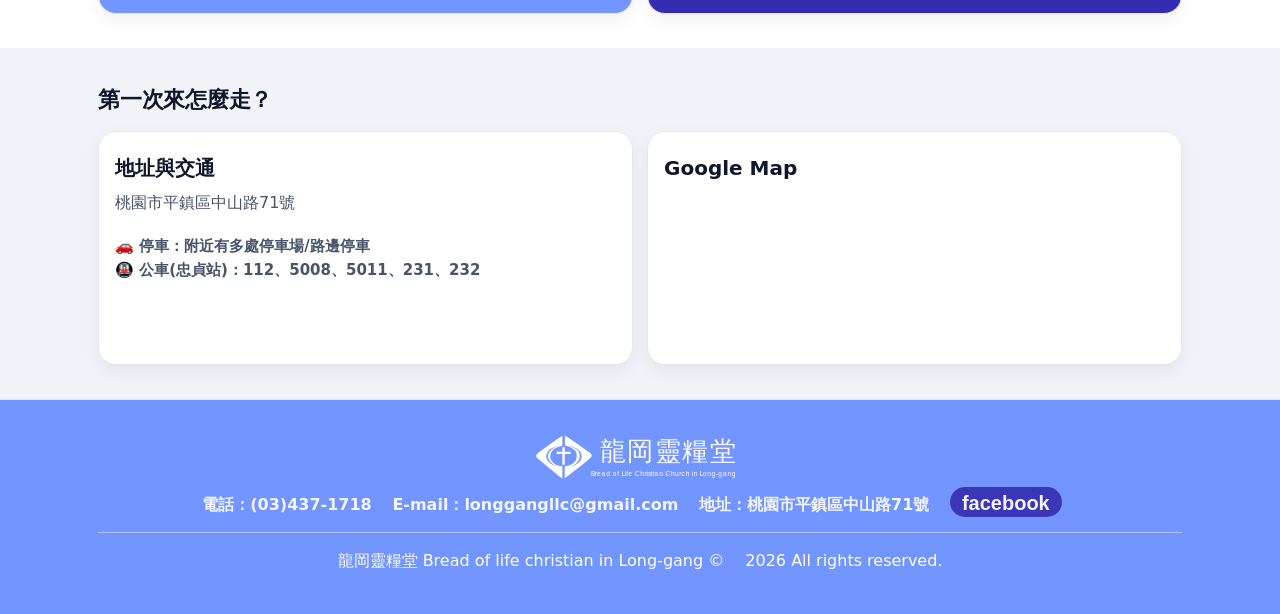
==== commit 4e897413: "Add files via upload" ====
--- a/index.html
+++ b/index.html
@@ -332,7 +332,7 @@
           <p>萬軍之耶和華說：你們要將當納的十分之一全然送入倉庫，使我家有糧，以此試試我，是否為你們敞開天上的窗戶，傾福與你們，甚至無處可容。</p>
           <p style="text-align: right; margin-bottom:1em; padding-bottom:1em;"><small>瑪拉基書3:10</small></p>
           <p>捐得樂意的人是神所喜愛的</p>
-          <p style="text-align: right;"><small>歌林多後書9:7</small></p>
+          <p style="text-align: right;"><small>哥林多後書9:7</small></p>
           <!--<div class="meta">聚會地址：桃園市平鎮區中山路71號</div>
 
           <div style="margin-top:2em;display:flex;gap:10px;flex-wrap:wrap">
@@ -349,7 +349,7 @@
           <p>銀行代號：118</p>
           <p>帳號：0367-5000-0657-66</p>
           <p>戶名：財團法人台灣省桃園縣中國基督教靈糧世界佈道會中壢靈糧堂</p>
-          <p>匯款後請回復告知：<span class="tag-color bgB" style="margin-right:1em;">黃小姐 電話：(03)437-1718</span></p>
+          <p>匯款後請回覆告知：<span class="tag-color bgB" style="margin-right:1em;">黃小姐 電話：(03)437-1718</span></p>
 
 
 
@@ -392,8 +392,8 @@
         <div class="card">
           <h3>地址與交通</h3>
           <p>桃園市平鎮區中山路71號</p>
-          <p>🚗 停車：附近有多處停車場/路邊停車</p>
-          <p>🚇 公車(忠貞站)：112、5008、5011、231、232</p>
+          <p class="meta">🚗 停車：附近有多處停車場/路邊停車<br>
+          🚇 公車(忠貞站)：112、5008、5011、231、232</p>
           <div style="margin-top:12px;display:flex;gap:10px;flex-wrap:wrap">
             <!--<a class="btn" target="_blank" href="https://maps.app.goo.gl/U9K41hY6Xrzie1nt8">開啟 Google 地圖</a>-->
             <p> </p>
--- a/style.css
+++ b/style.css
@@ -297,7 +297,7 @@
     }
     .card h3{margin:4px 0 6px;font-size:20px}
     .card p{margin:0 0 18px 0;color:var(--muted)}
-    .meta{margin-top:10px;color:var(--muted);font-weight:650;font-size:14px}
+    .meta{margin-top:10px;color:var(--muted);font-weight:650;font-size:15px}
     .card-color{
       /*background: var(--card);*/
       border: 1px solid var(--border);
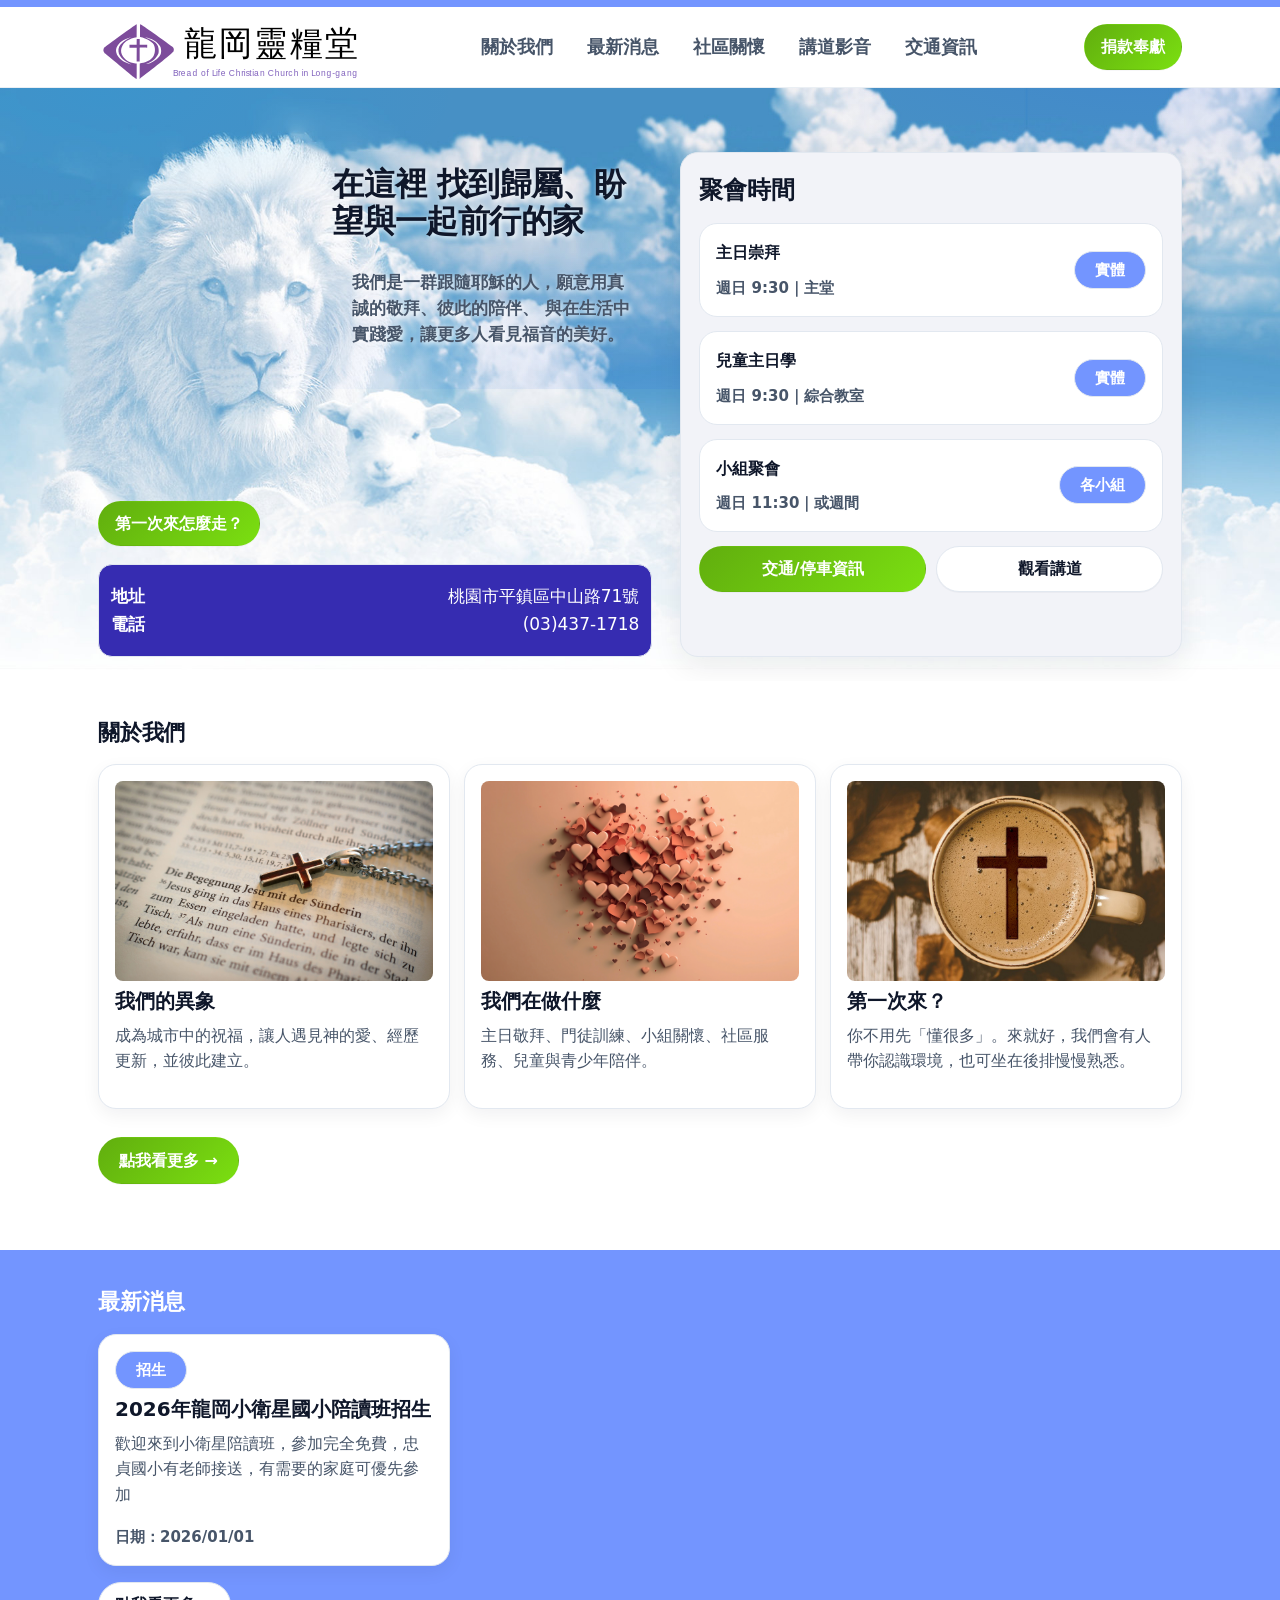
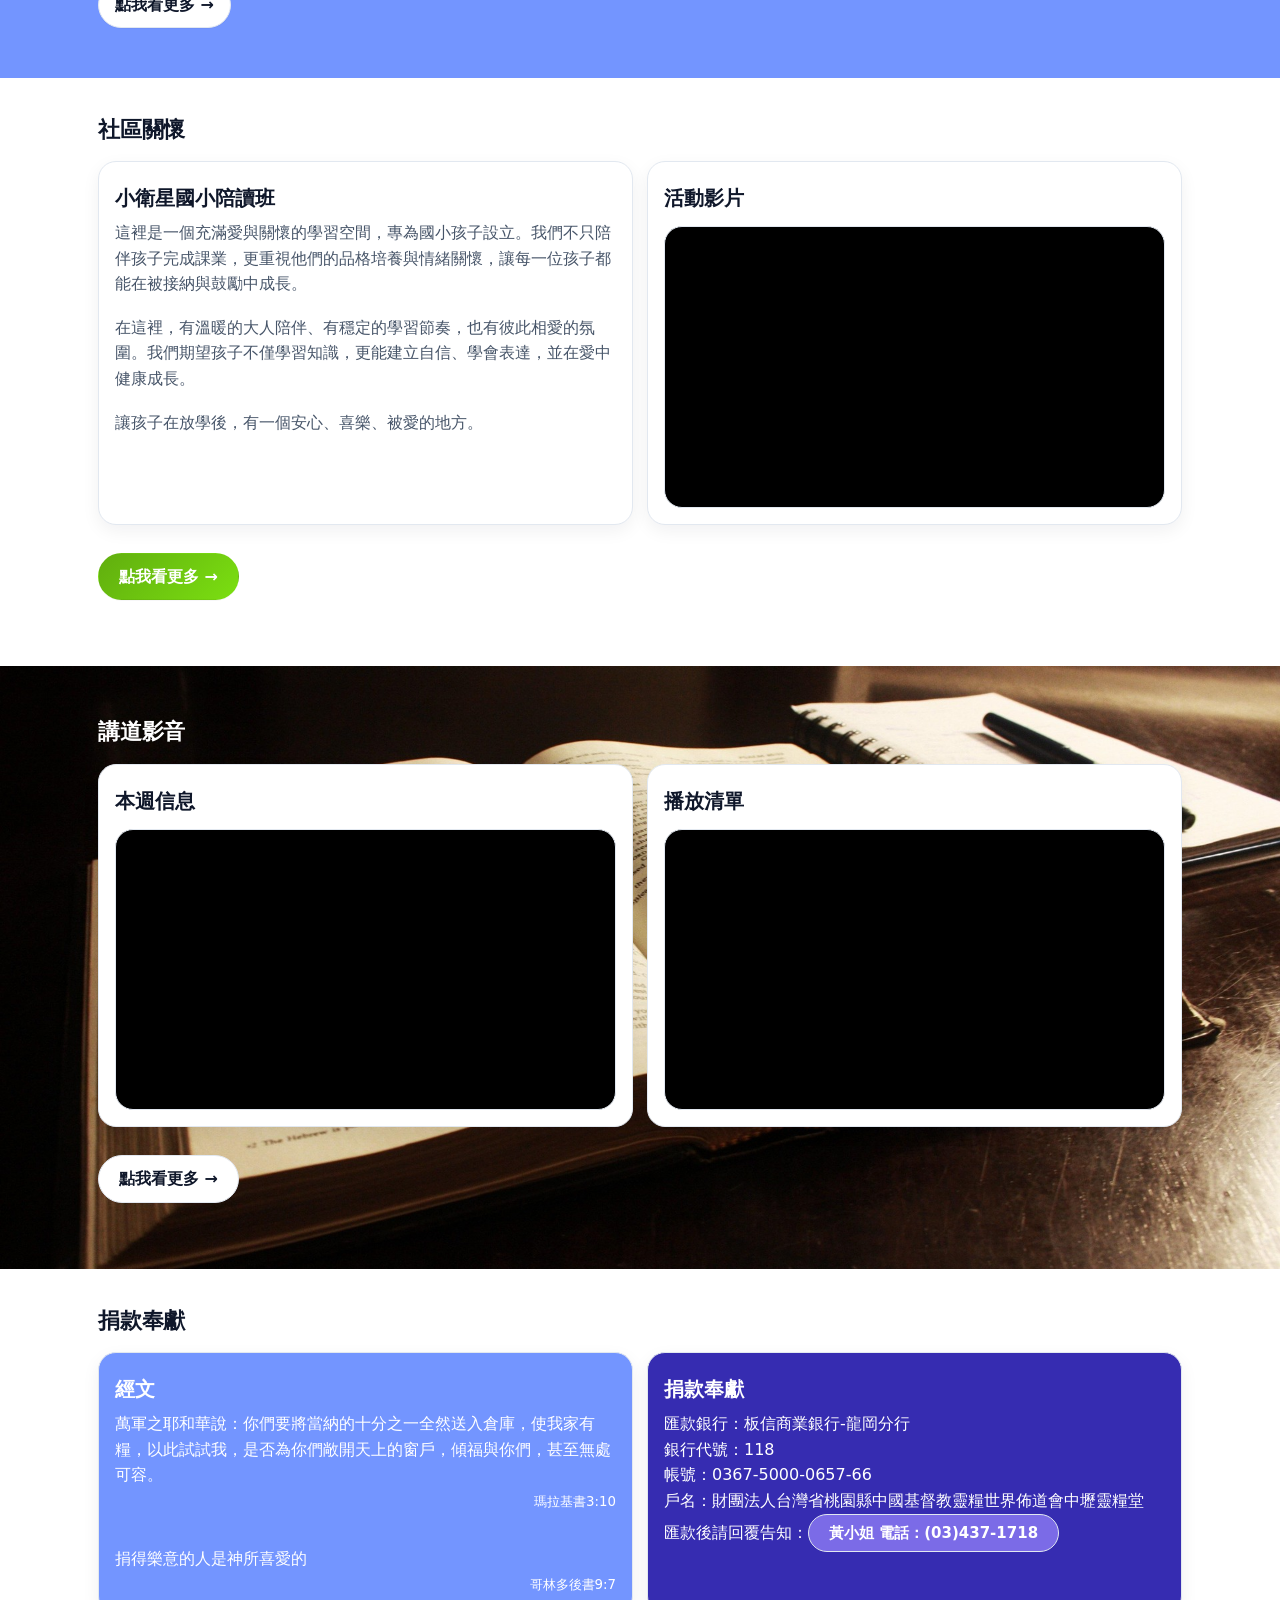
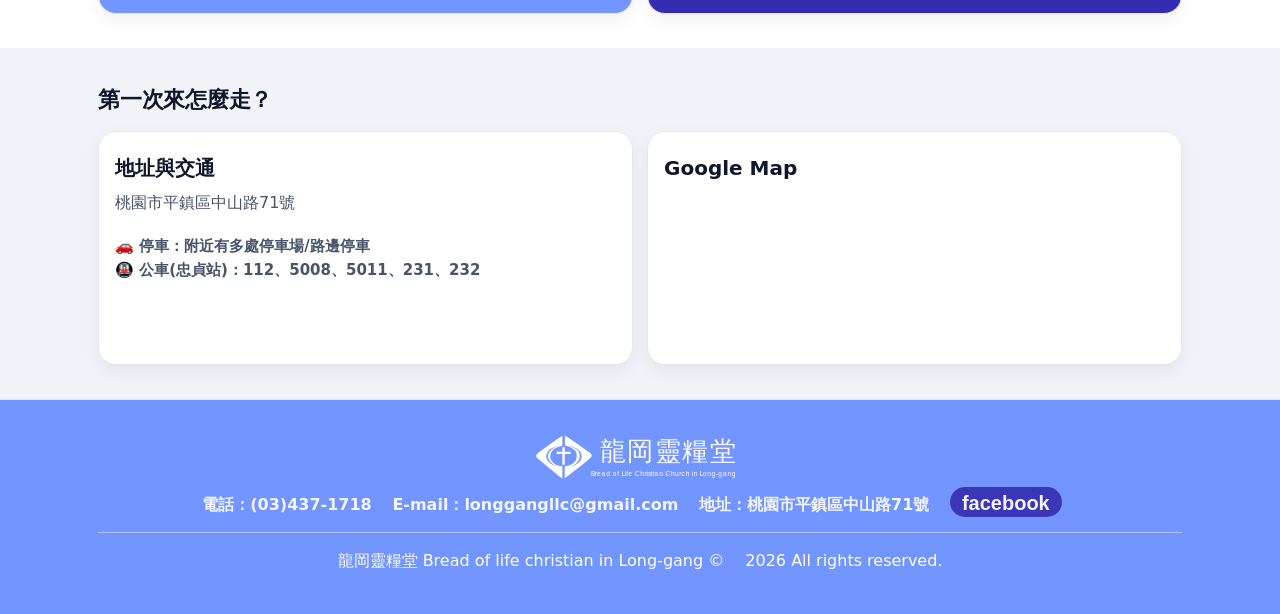
==== commit 996076b6: "Add files via upload" ====
--- a/index.html
+++ b/index.html
@@ -66,7 +66,7 @@
           
           <h1>在這裡  找到歸屬、盼望與一起前行的家</h1>
           <p>
-            <!--<span class="pill">歡迎來到龍岡靈糧堂</span>-->
+          <!--<span class="pill">歡迎來到龍岡靈糧堂</span>-->
             我們是一群跟隨耶穌的人，願意用真誠的敬拜、彼此的陪伴、
             與在生活中實踐愛，讓更多人看見福音的美好。
           
@@ -79,11 +79,13 @@
             
           </div>
 
-          <div class="mini-grid" style="margin-top:18px">
-            <div class="mini bgA">
+            <div class="grid" style="margin-top:18px">
+
+             
+            <!--<div class="mini bgA">
               <b style="display:inline-block;">主日崇拜</b><span style="float:right;">每週日 9:30</span><br>
               <b style="display:inline-block;">兒童主日學</b><span style="float:right;">每週日 9:30</span>
-            </div>
+            </div>-->
             <div class="mini bgC">
               <b style="display:inline-block;">地址</b><span style="float:right;">桃園市平鎮區中山路71號</span><br>
               <b style="display:inline-block;">電話</b><span style="float:right;">(03)437-1718</span>
--- a/style.css
+++ b/style.css
@@ -180,7 +180,7 @@
 
       width:320px;
       padding:20px;
-      background-color: var(--card);
+      /*background-color: var(--card);*/
       color:var(--muted);
       font-weight:bold;
       font-size: 16.5px;
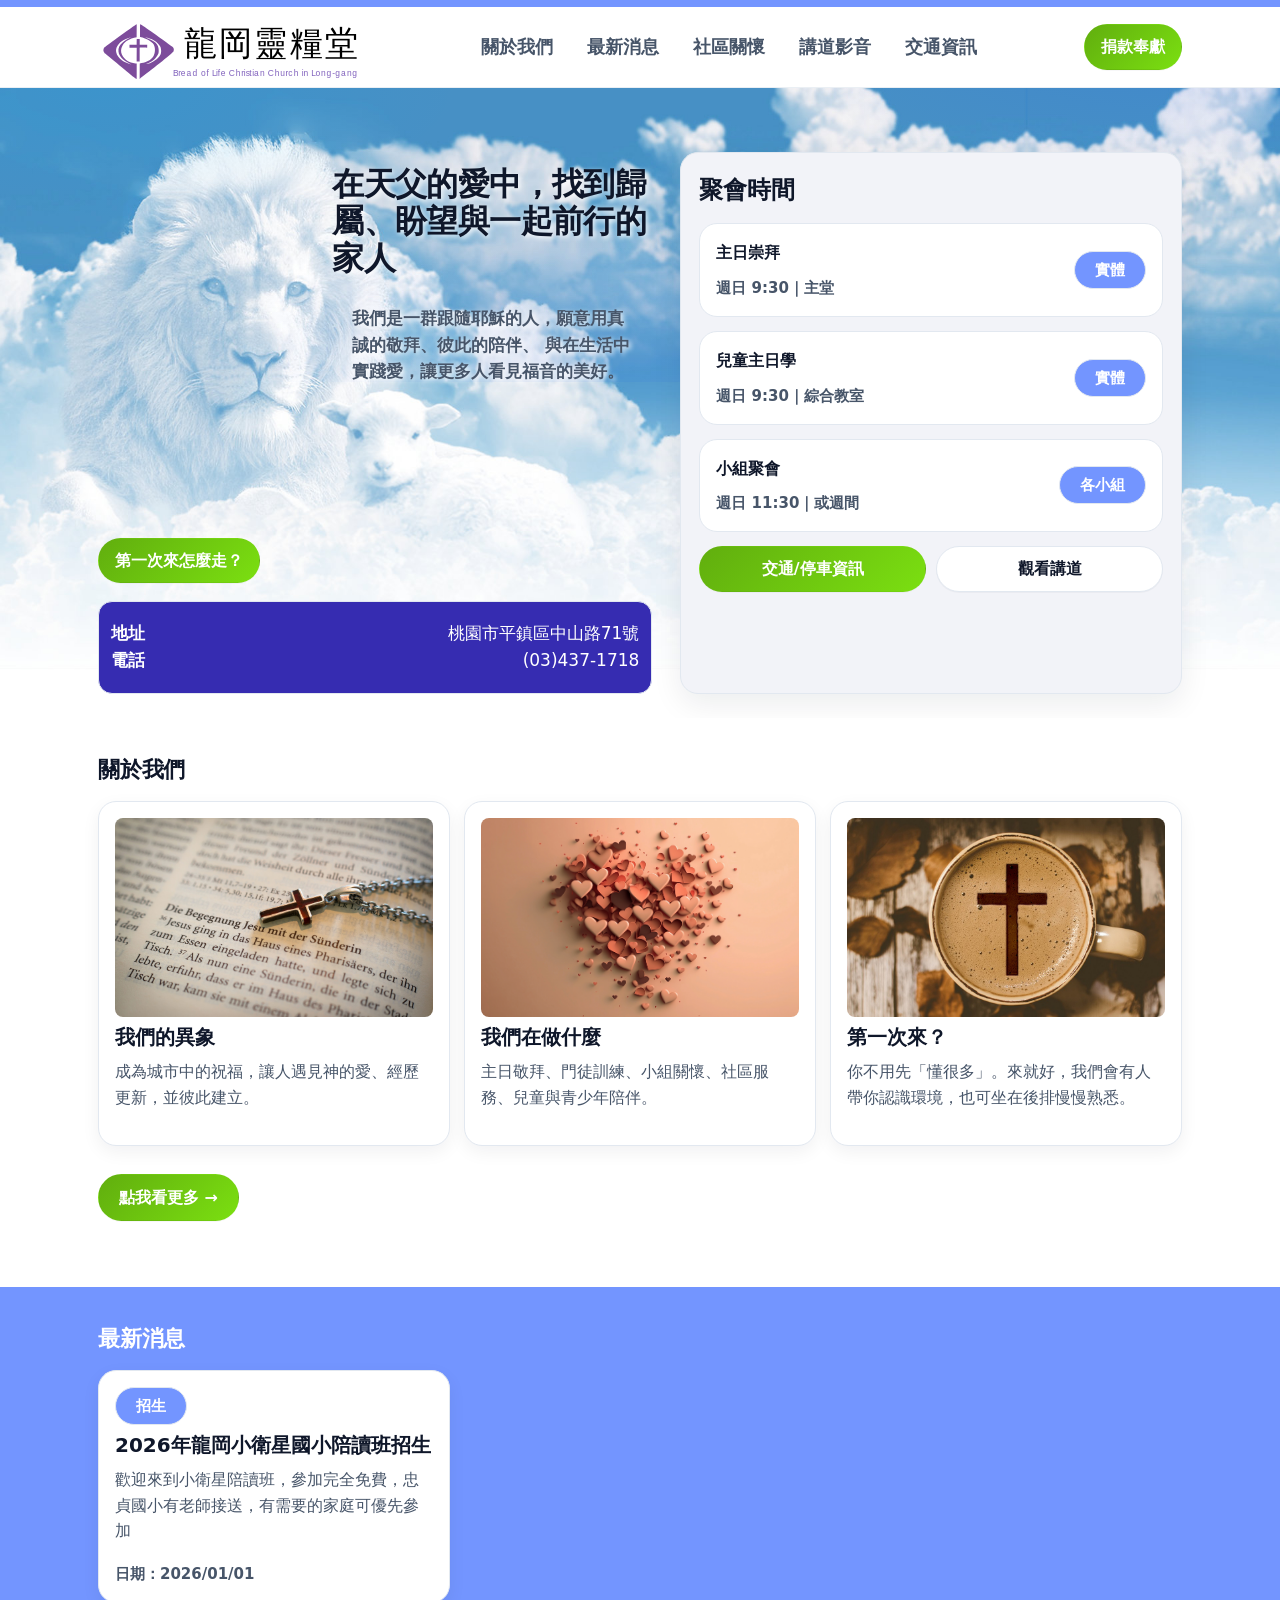
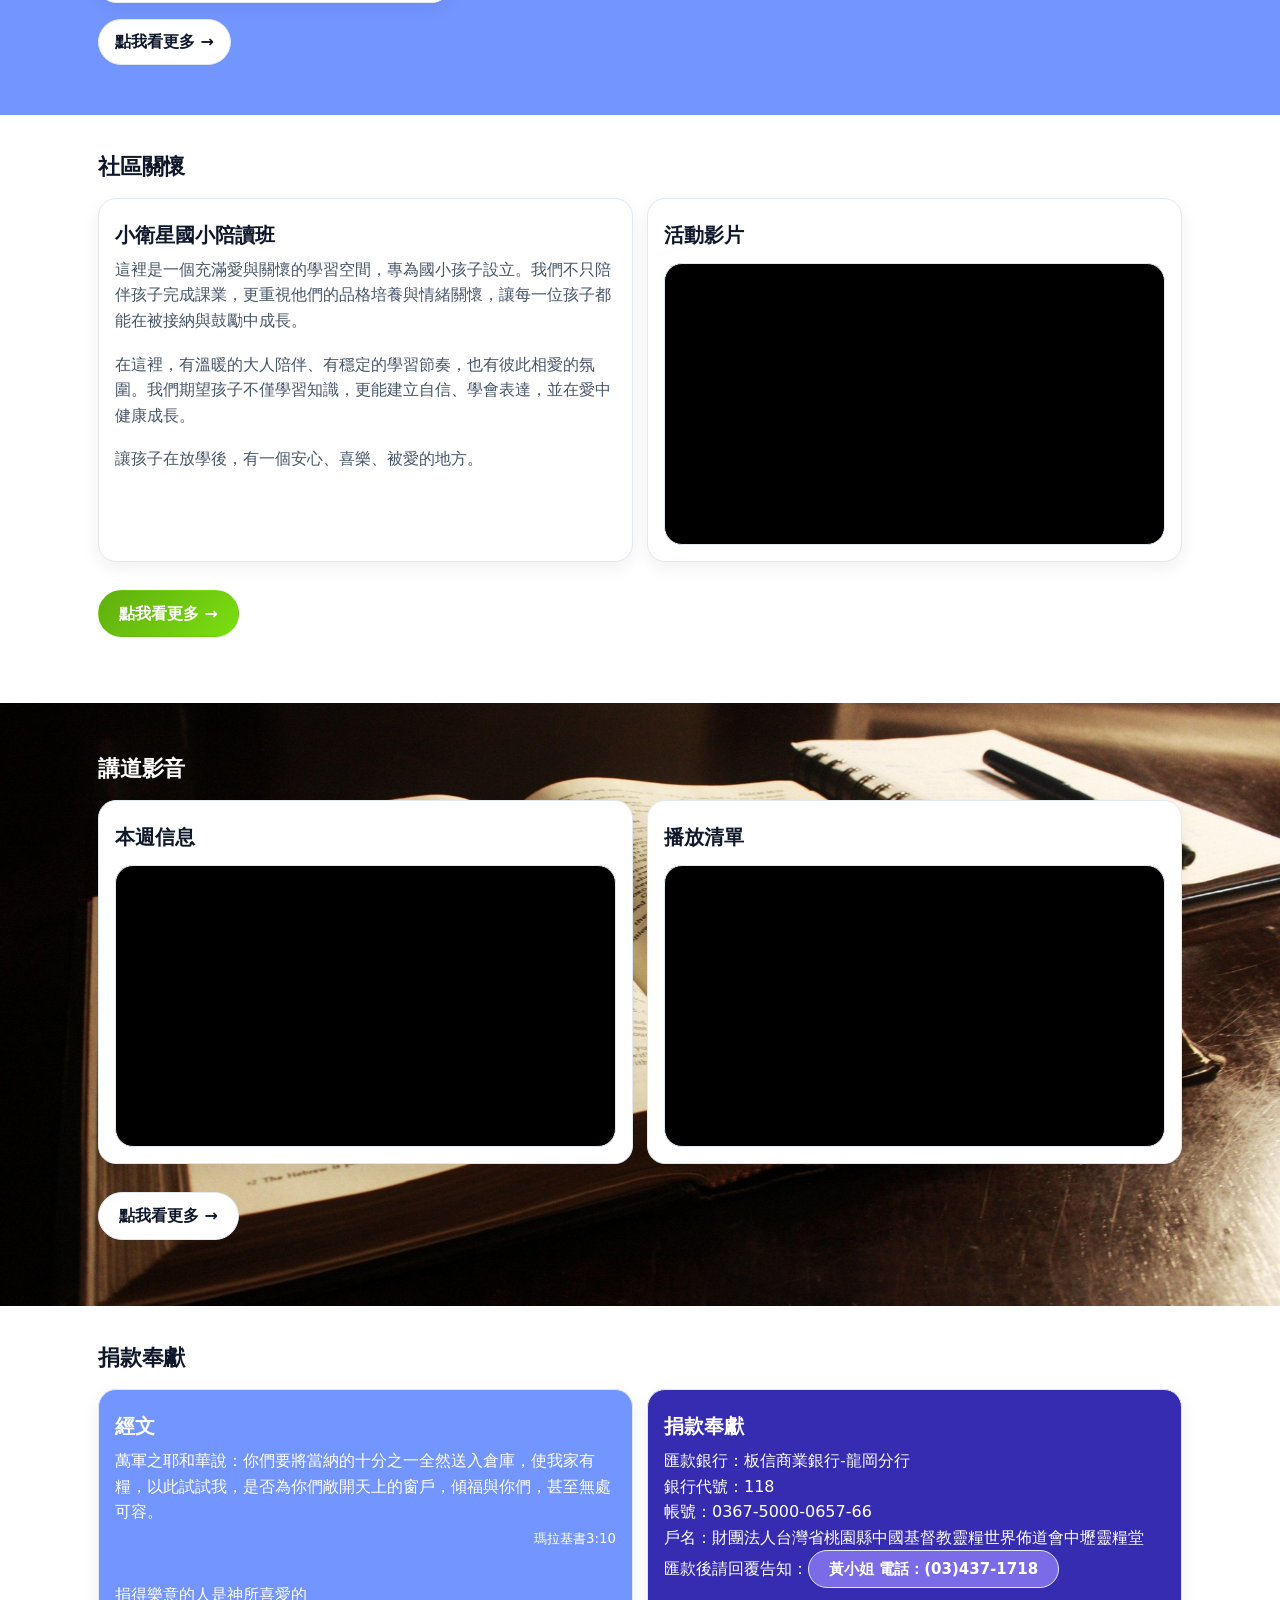
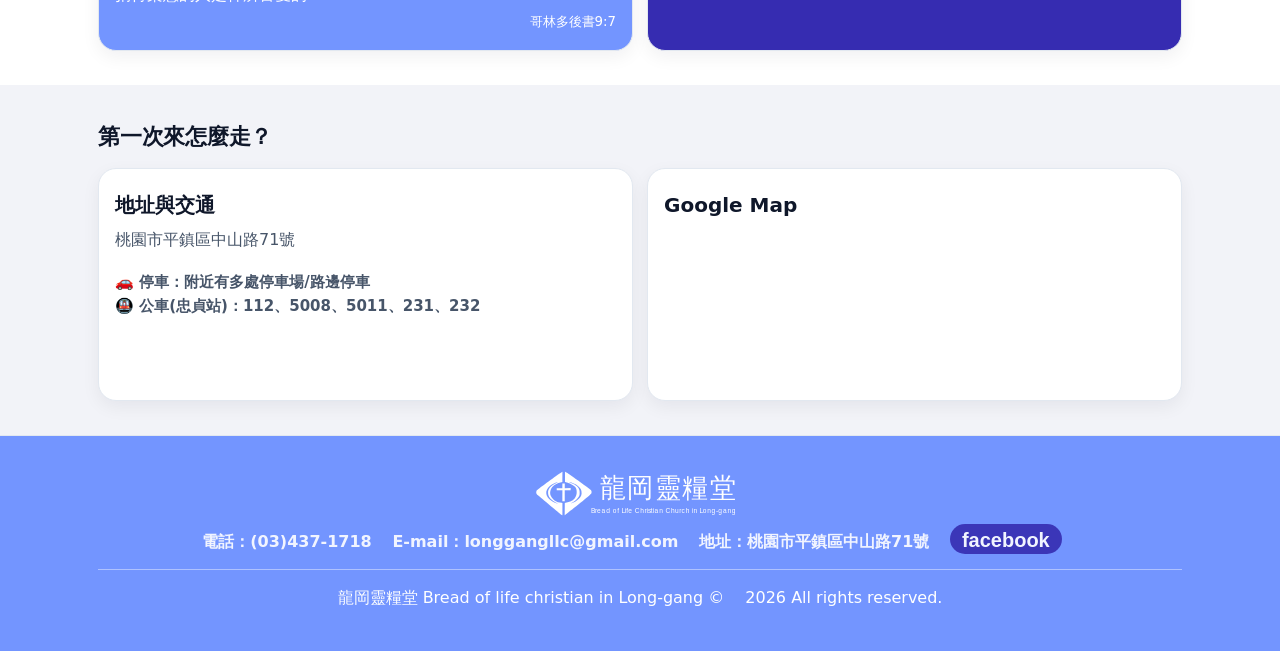
==== commit b30dd097: "更新" ====
--- a/index.html
+++ b/index.html
@@ -64,7 +64,7 @@
       <div class="hero-grid">
         <div>
           
-          <h1>在這裡  找到歸屬、盼望與一起前行的家</h1>
+          <h1>在天父的愛中，找到歸屬、盼望與一起前行的家人</h1>
           <p>
           <!--<span class="pill">歡迎來到龍岡靈糧堂</span>-->
             我們是一群跟隨耶穌的人，願意用真誠的敬拜、彼此的陪伴、
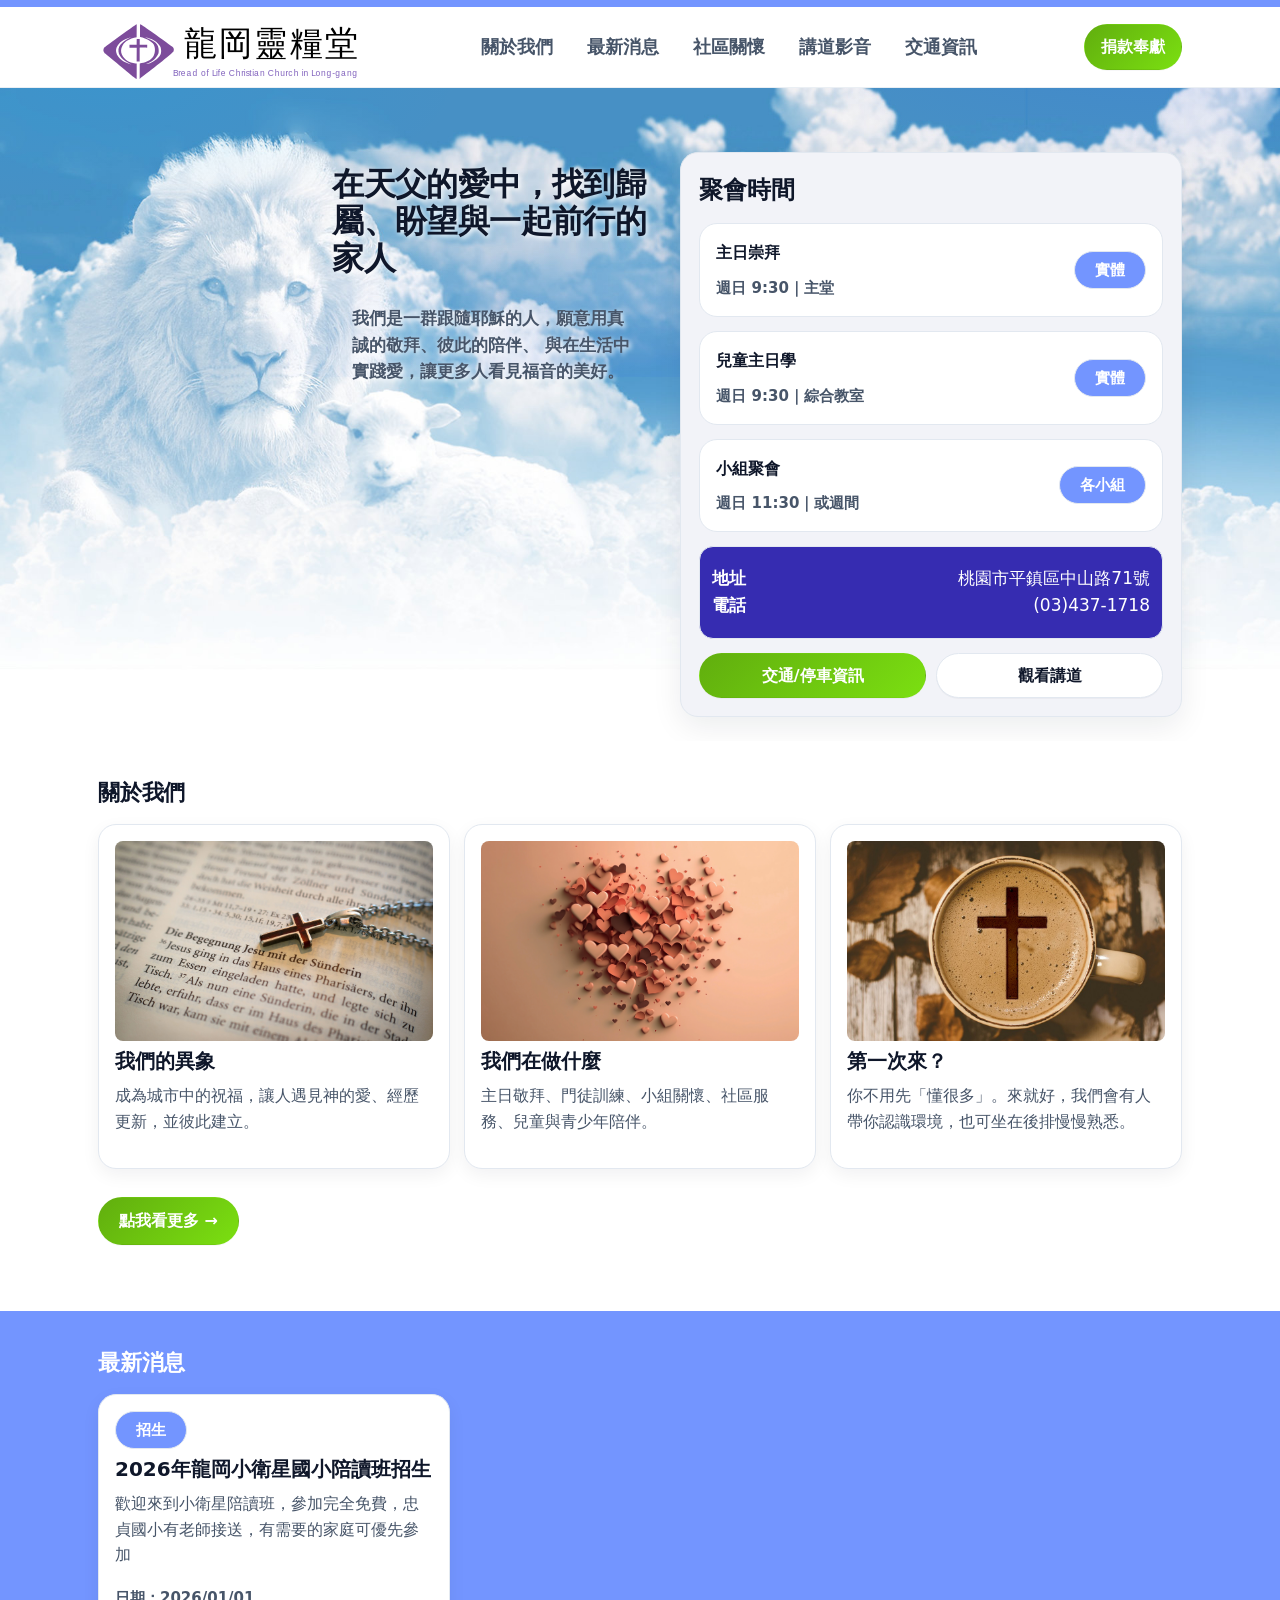
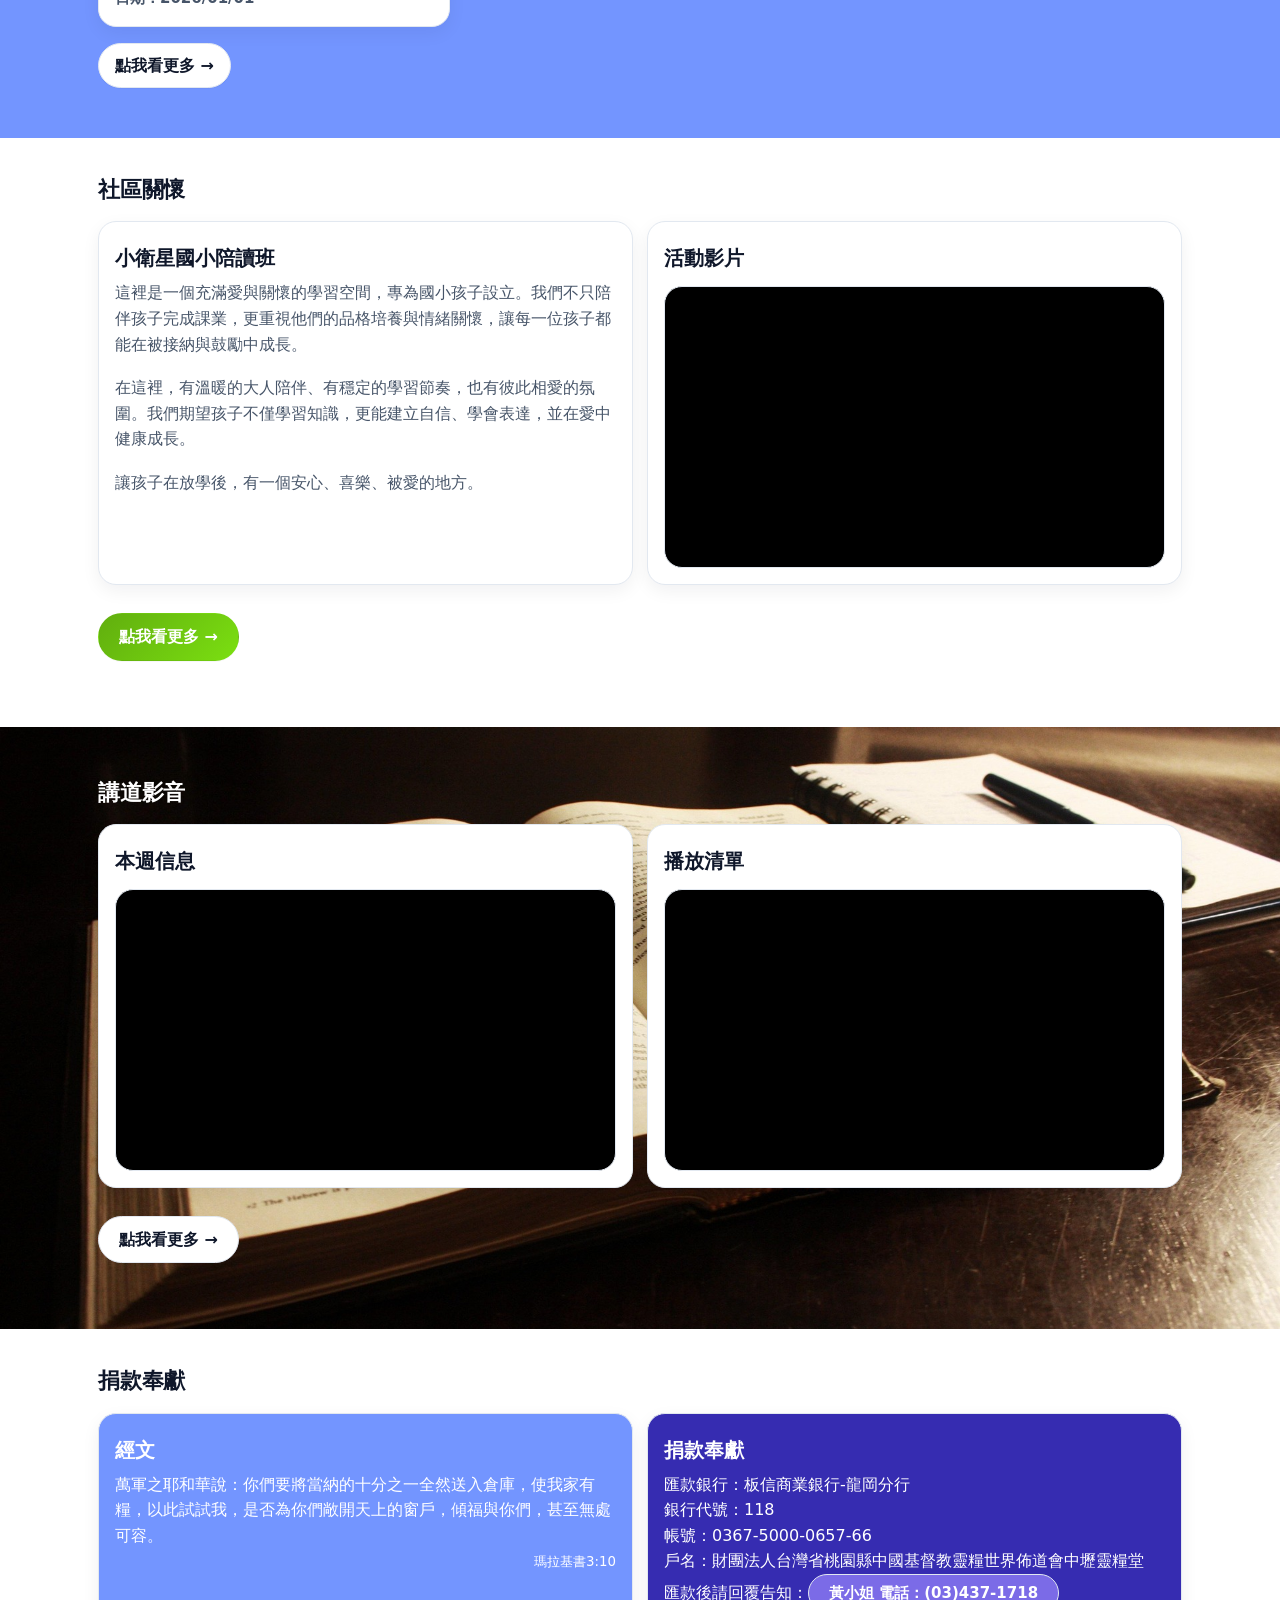
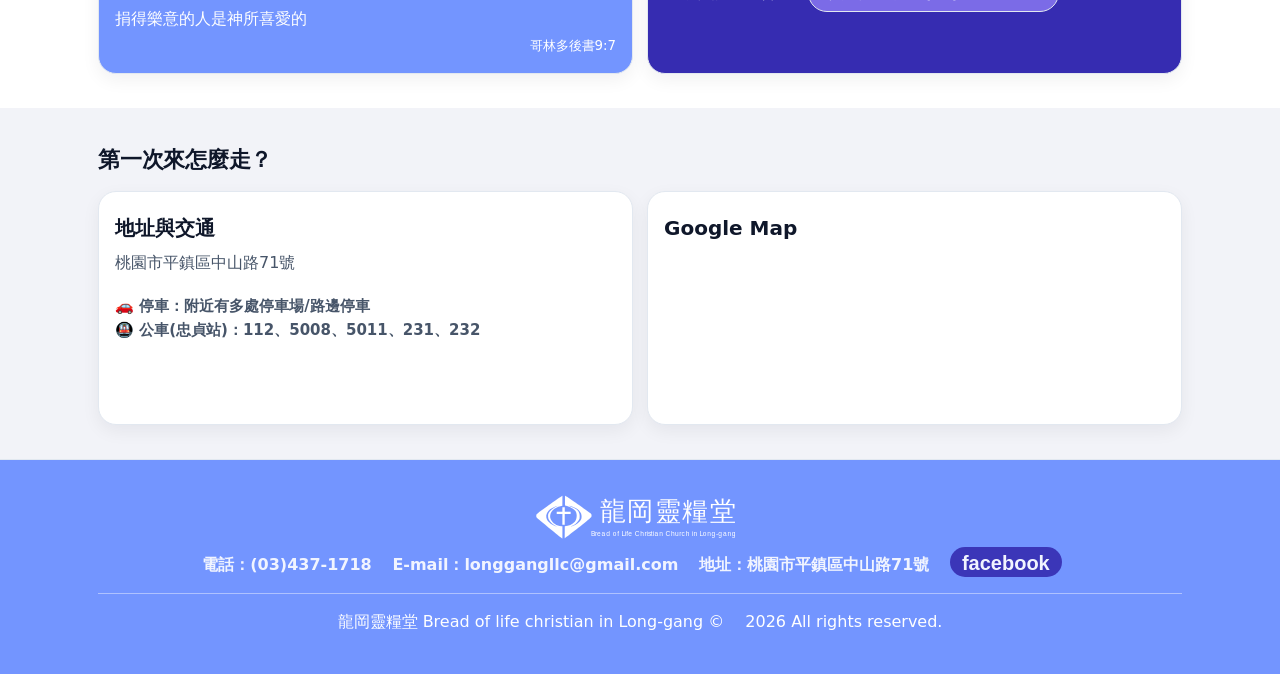
==== commit afe65af6: "Add files via upload" ====
--- a/index.html
+++ b/index.html
@@ -7,7 +7,7 @@
 
   <link rel="canonical" href="https://www.longgangllc.org">
   <link rel="shortcut icon" href="images/favicon.png">
-  <title>首頁：龍岡靈糧堂｜Bread of life christian in Long-gang</title>
+  <title>龍岡靈糧堂｜Bread of life christian in Long-gang</title>
   
   <link rel="stylesheet" href="style.css">
 </head>
@@ -75,8 +75,8 @@
           
 
           <div class="hero-cta">
-            <a class="btn primary" href="#contact">第一次來怎麼走？</a>
-            
+            
+            <!--<a class="btn primary" href="#contact">第一次來怎麼走？</a>-->
           </div>
 
             <div class="grid" style="margin-top:18px">
@@ -86,13 +86,11 @@
               <b style="display:inline-block;">主日崇拜</b><span style="float:right;">每週日 9:30</span><br>
               <b style="display:inline-block;">兒童主日學</b><span style="float:right;">每週日 9:30</span>
             </div>-->
-            <div class="mini bgC">
-              <b style="display:inline-block;">地址</b><span style="float:right;">桃園市平鎮區中山路71號</span><br>
-              <b style="display:inline-block;">電話</b><span style="float:right;">(03)437-1718</span>
-            </div>
+            
             
            
           </div>
+          
         </div>
 
         <aside class="hero-card bgE" id="gathering" aria-label="本週聚會資訊">
@@ -141,6 +139,13 @@
             </div>
           </div>
 
+
+<div class="mini bgC" style="margin-top:14px">
+              <b style="display:inline-block;">地址</b><span style="float:right;">桃園市平鎮區中山路71號</span><br>
+              <b style="display:inline-block;">電話</b><span style="float:right;">(03)437-1718</span>
+            </div>
+
+
           <div style="display:flex;gap:10px;flex-wrap:wrap;margin-top:14px">
             <a class="btn primary" href="#contact" style="flex:1;min-width:180px">交通/停車資訊</a>
             <a class="btn" href="#sermons" style="flex:1;min-width:180px">觀看講道</a>
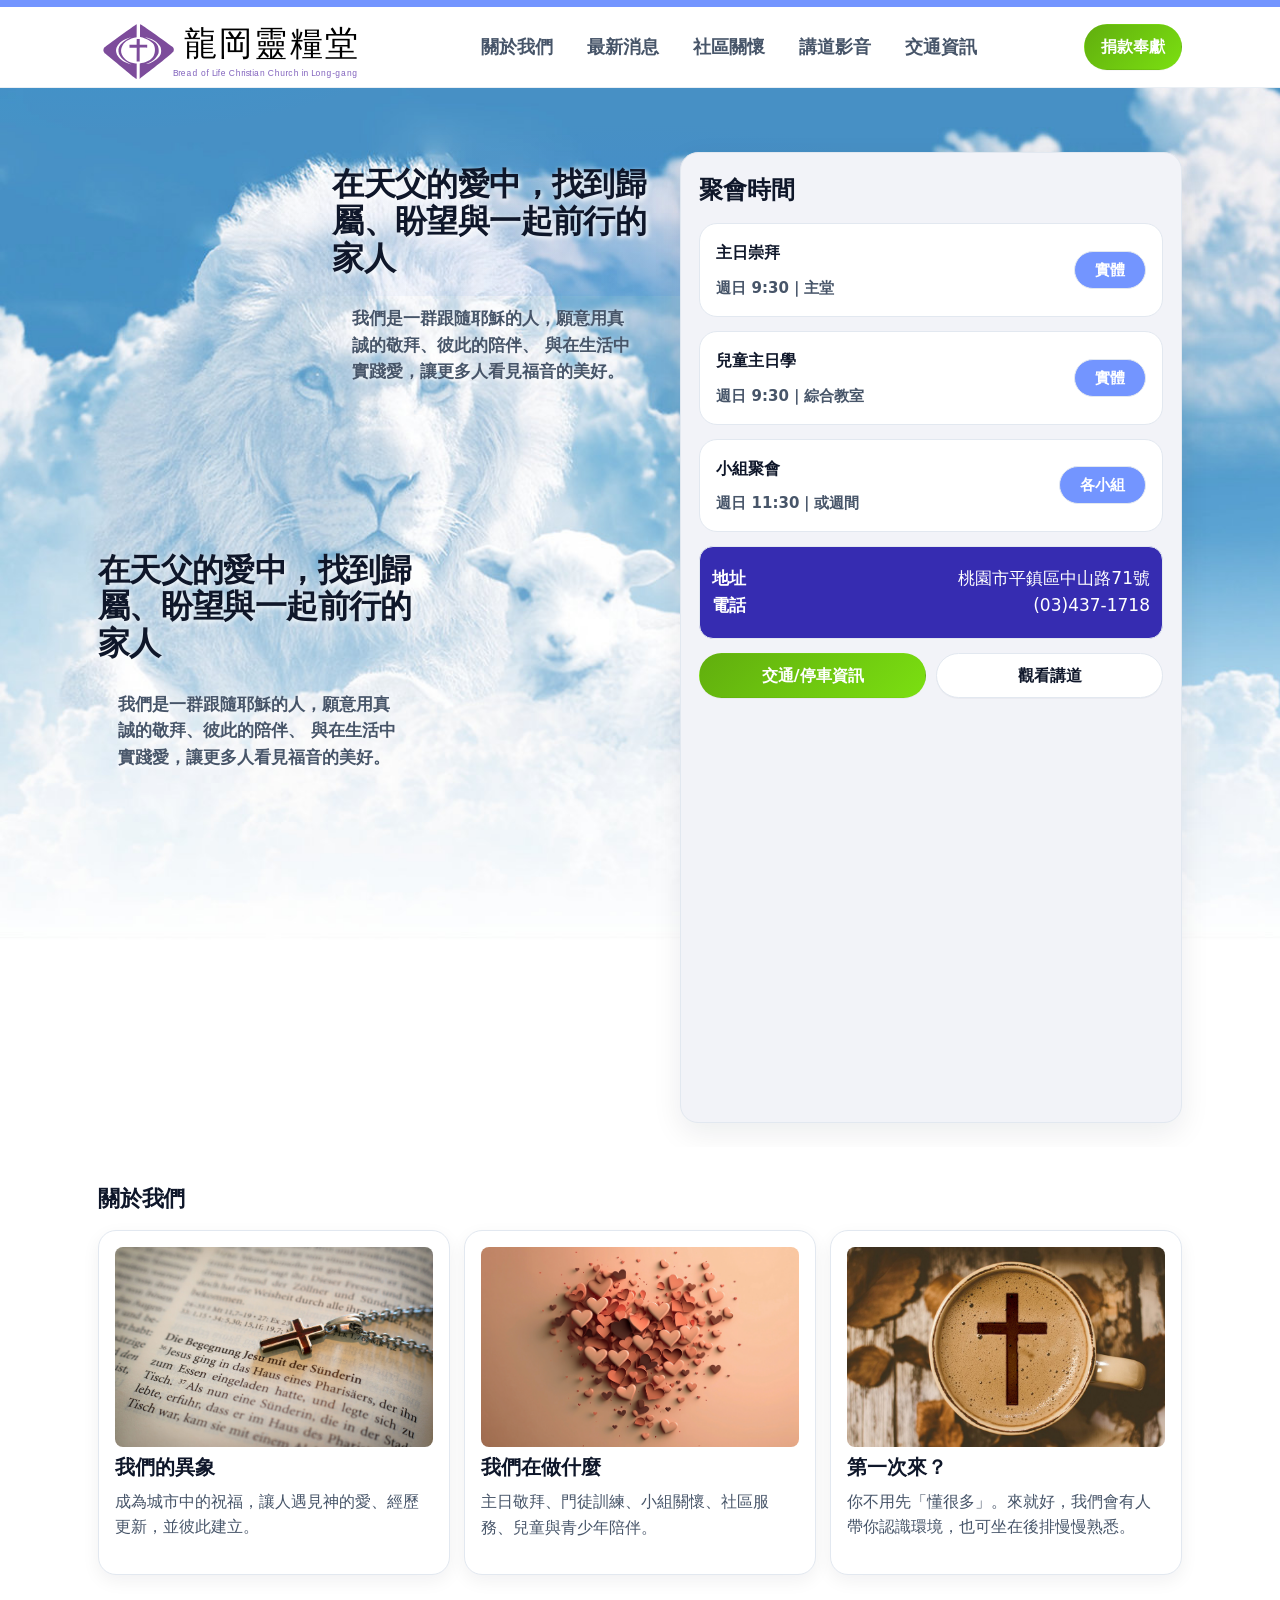
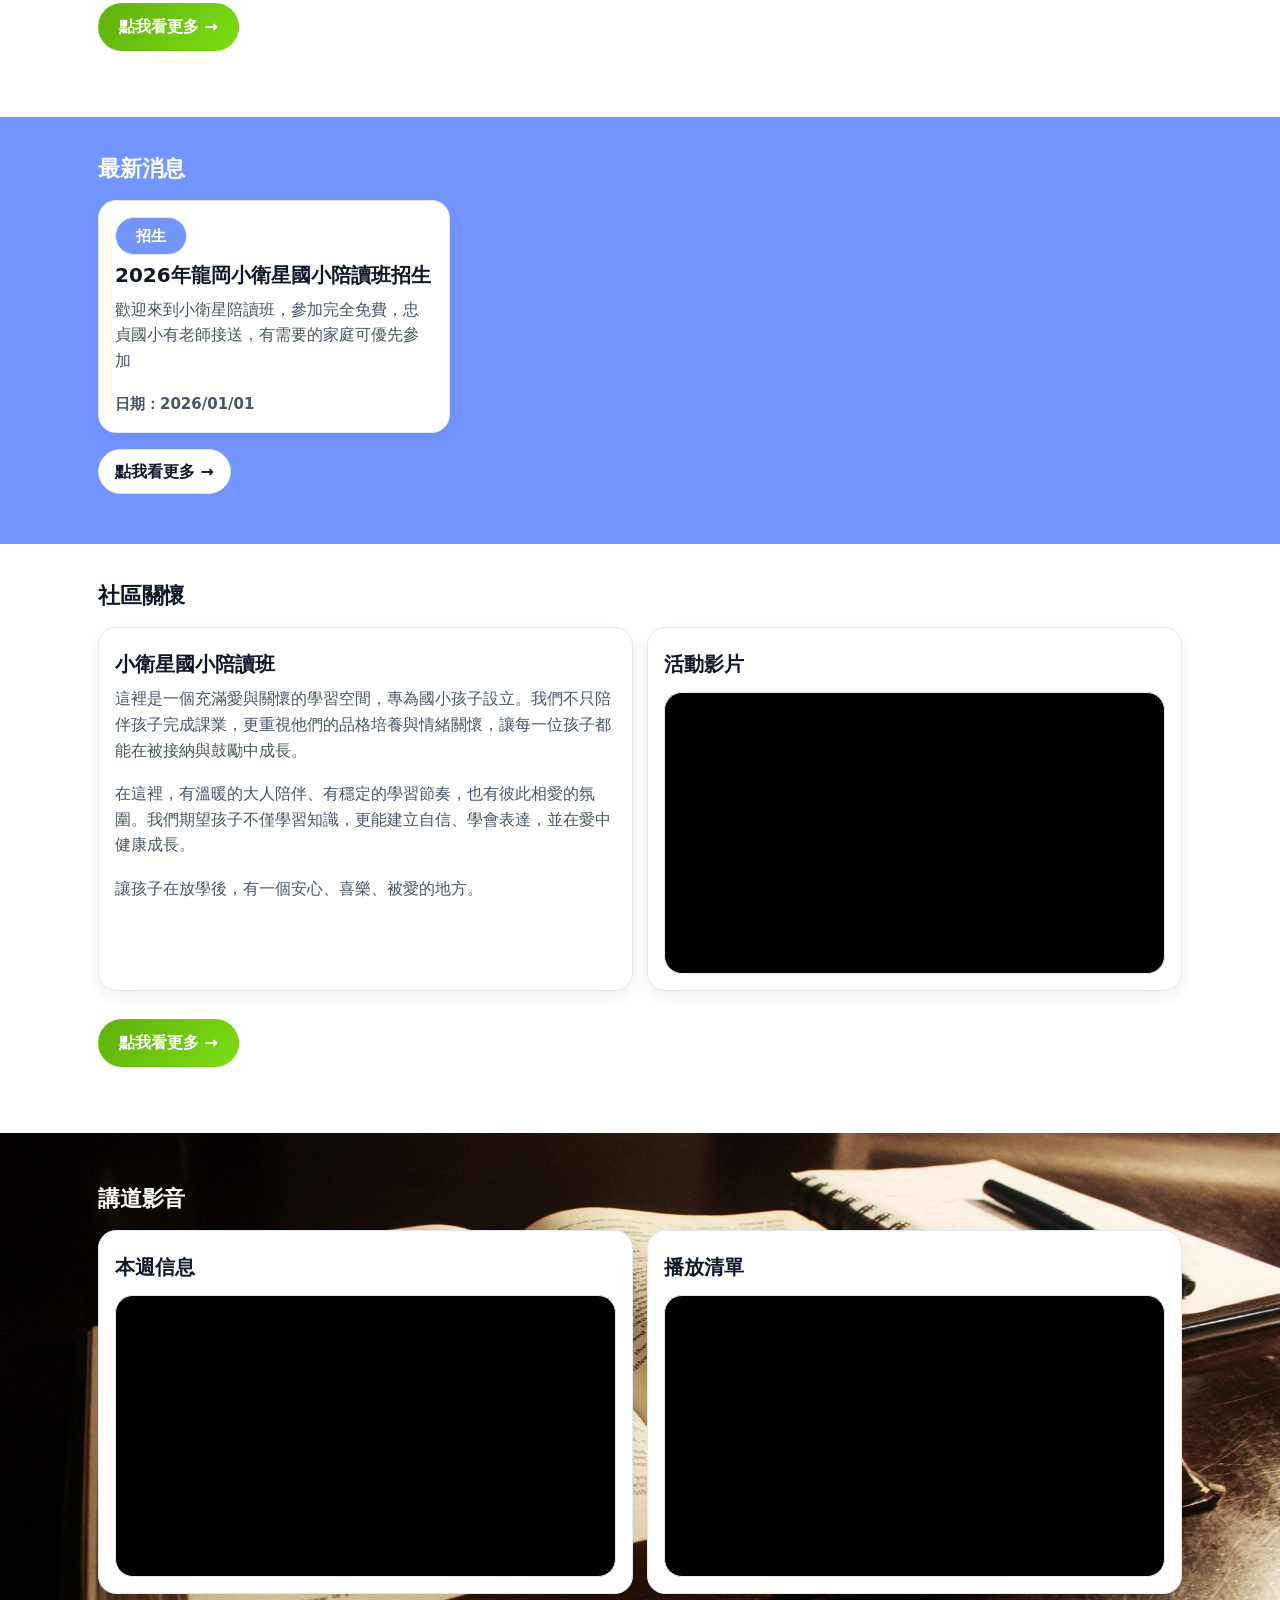
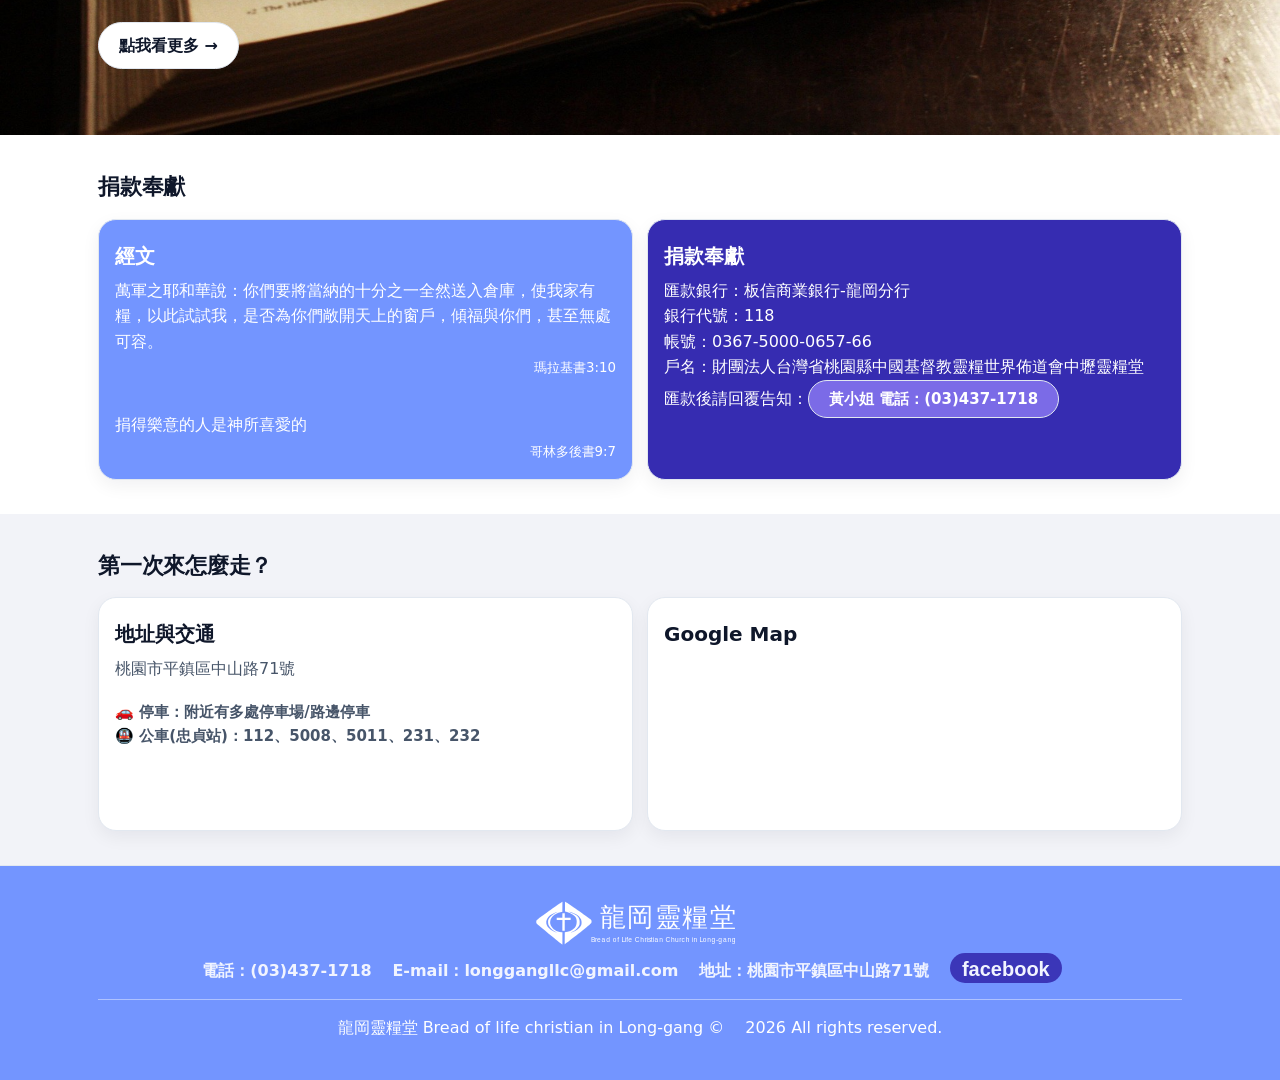
==== commit fe76ceca: "Add files via upload" ====
--- a/index.html
+++ b/index.html
@@ -64,6 +64,7 @@
       <div class="hero-grid">
         <div>
           
+          <div class="dis2">
           <h1>在天父的愛中，找到歸屬、盼望與一起前行的家人</h1>
           <p>
           <!--<span class="pill">歡迎來到龍岡靈糧堂</span>-->
@@ -72,11 +73,20 @@
           
           </p>
 
-          
+          </div>
 
           <div class="hero-cta">
             
             <!--<a class="btn primary" href="#contact">第一次來怎麼走？</a>-->
+<div class="dis">
+<h1>在天父的愛中，找到歸屬、盼望與一起前行的家人</h1>
+          <p>
+          <!--<span class="pill">歡迎來到龍岡靈糧堂</span>-->
+            我們是一群跟隨耶穌的人，願意用真誠的敬拜、彼此的陪伴、
+            與在生活中實踐愛，讓更多人看見福音的美好。
+  </div>        
+          </p>
+
           </div>
 
             <div class="grid" style="margin-top:18px">
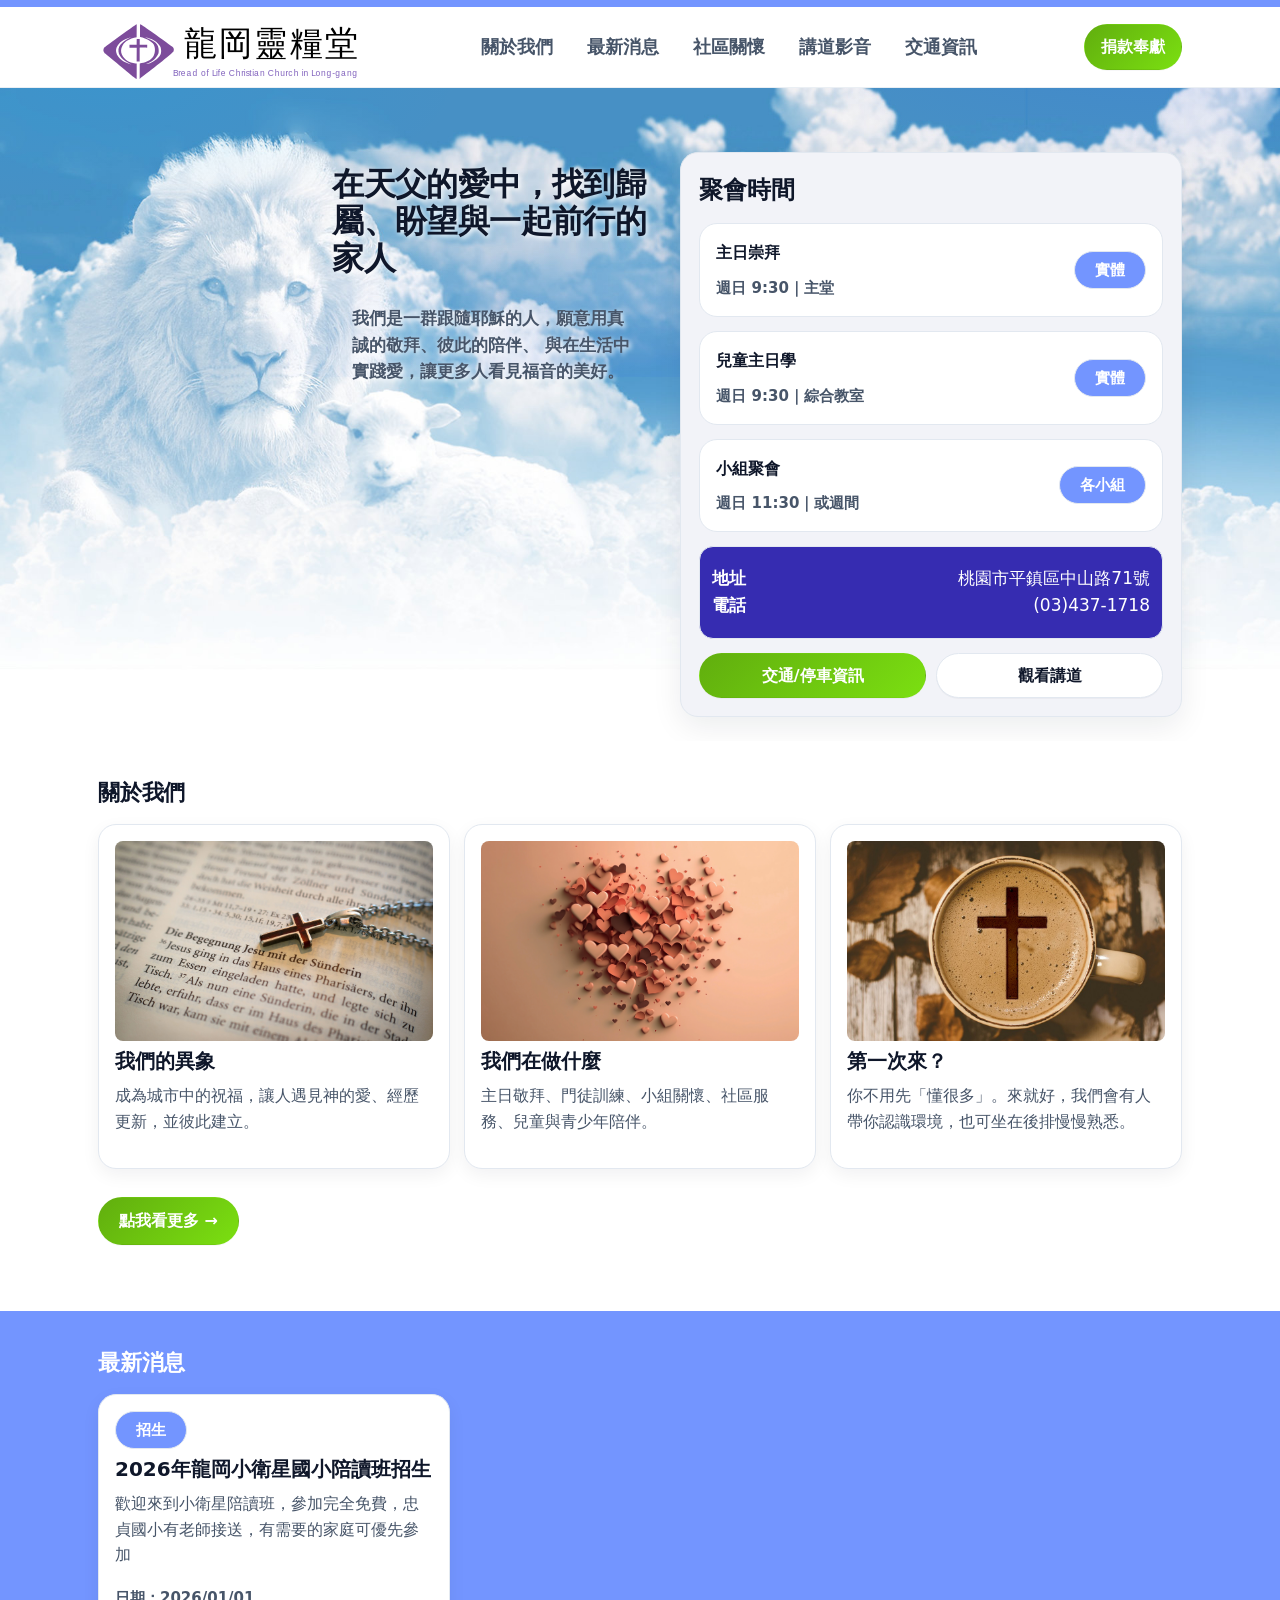
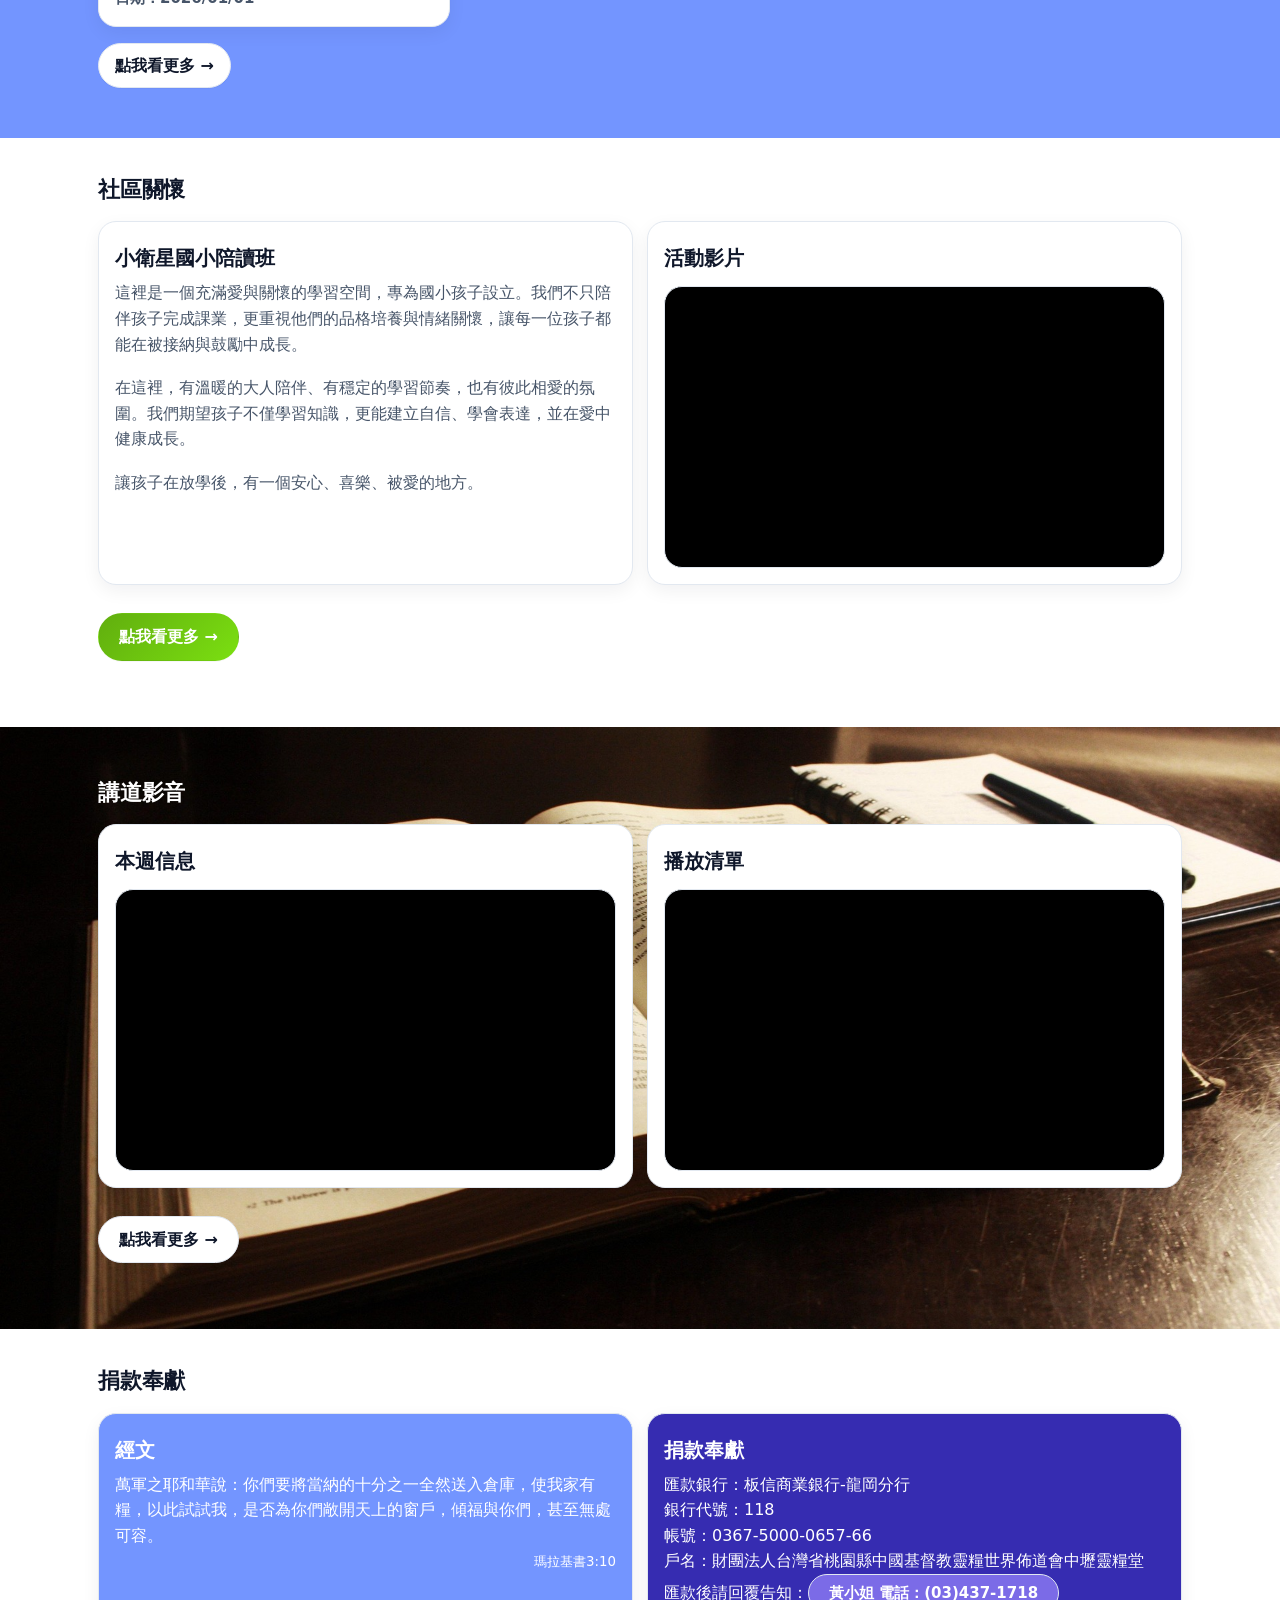
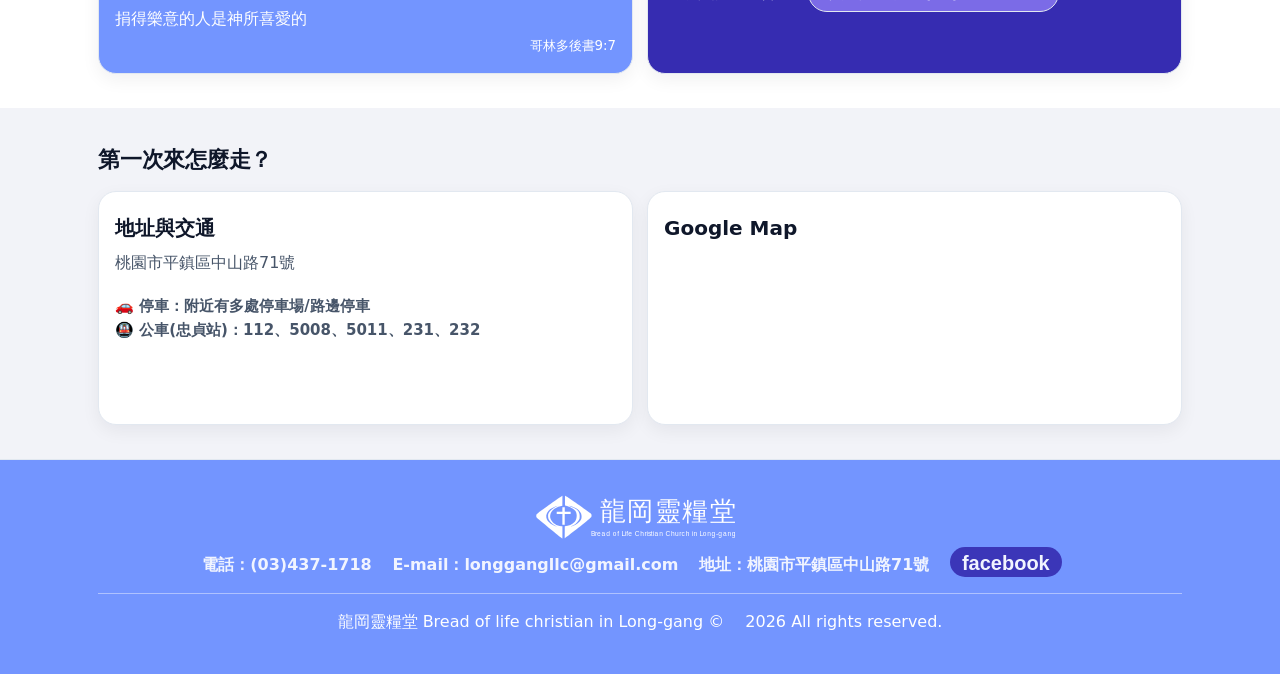
==== commit 80ac4eda: "Add files via upload" ====
--- a/index.html
+++ b/index.html
@@ -63,7 +63,7 @@
     <div class="container">
       <div class="hero-grid">
         <div>
-          
+
           <div class="dis2">
           <h1>在天父的愛中，找到歸屬、盼望與一起前行的家人</h1>
           <p>
@@ -78,14 +78,6 @@
           <div class="hero-cta">
             
             <!--<a class="btn primary" href="#contact">第一次來怎麼走？</a>-->
-<div class="dis">
-<h1>在天父的愛中，找到歸屬、盼望與一起前行的家人</h1>
-          <p>
-          <!--<span class="pill">歡迎來到龍岡靈糧堂</span>-->
-            我們是一群跟隨耶穌的人，願意用真誠的敬拜、彼此的陪伴、
-            與在生活中實踐愛，讓更多人看見福音的美好。
-  </div>        
-          </p>
 
           </div>
 
